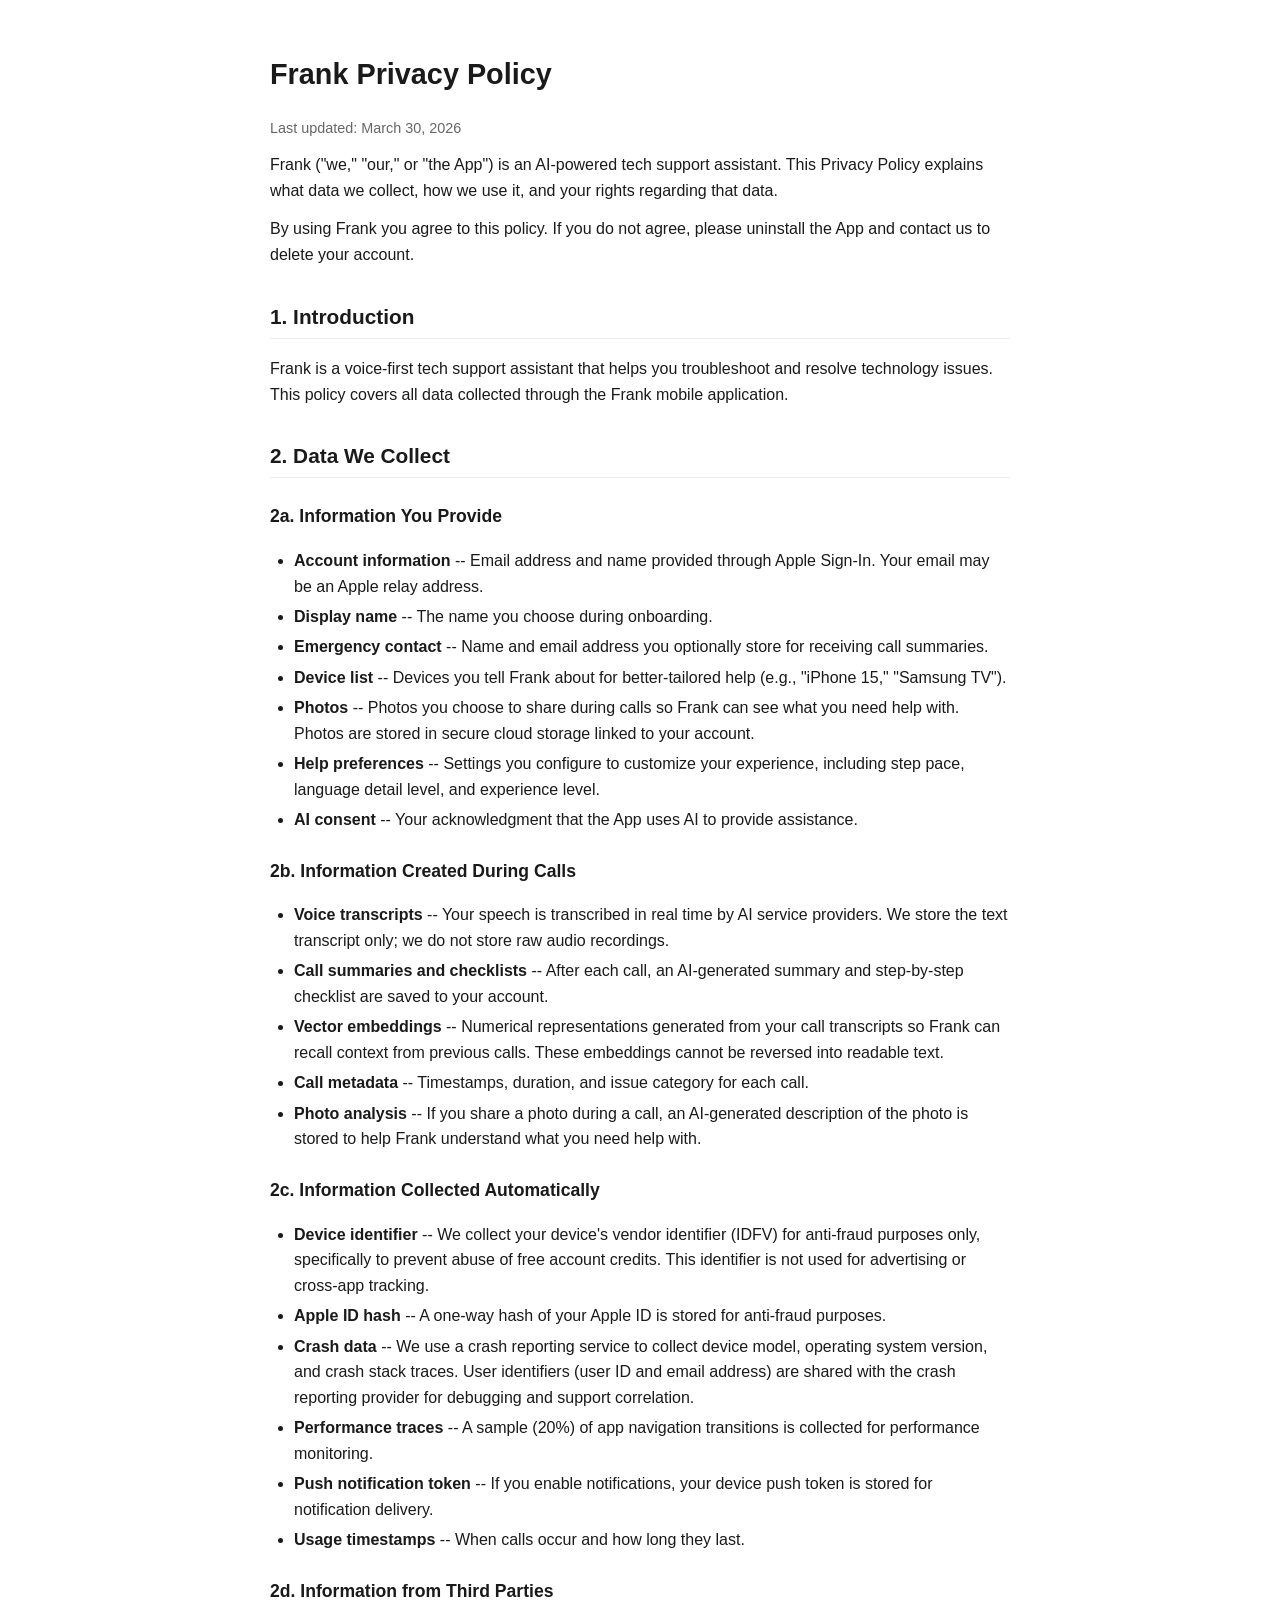
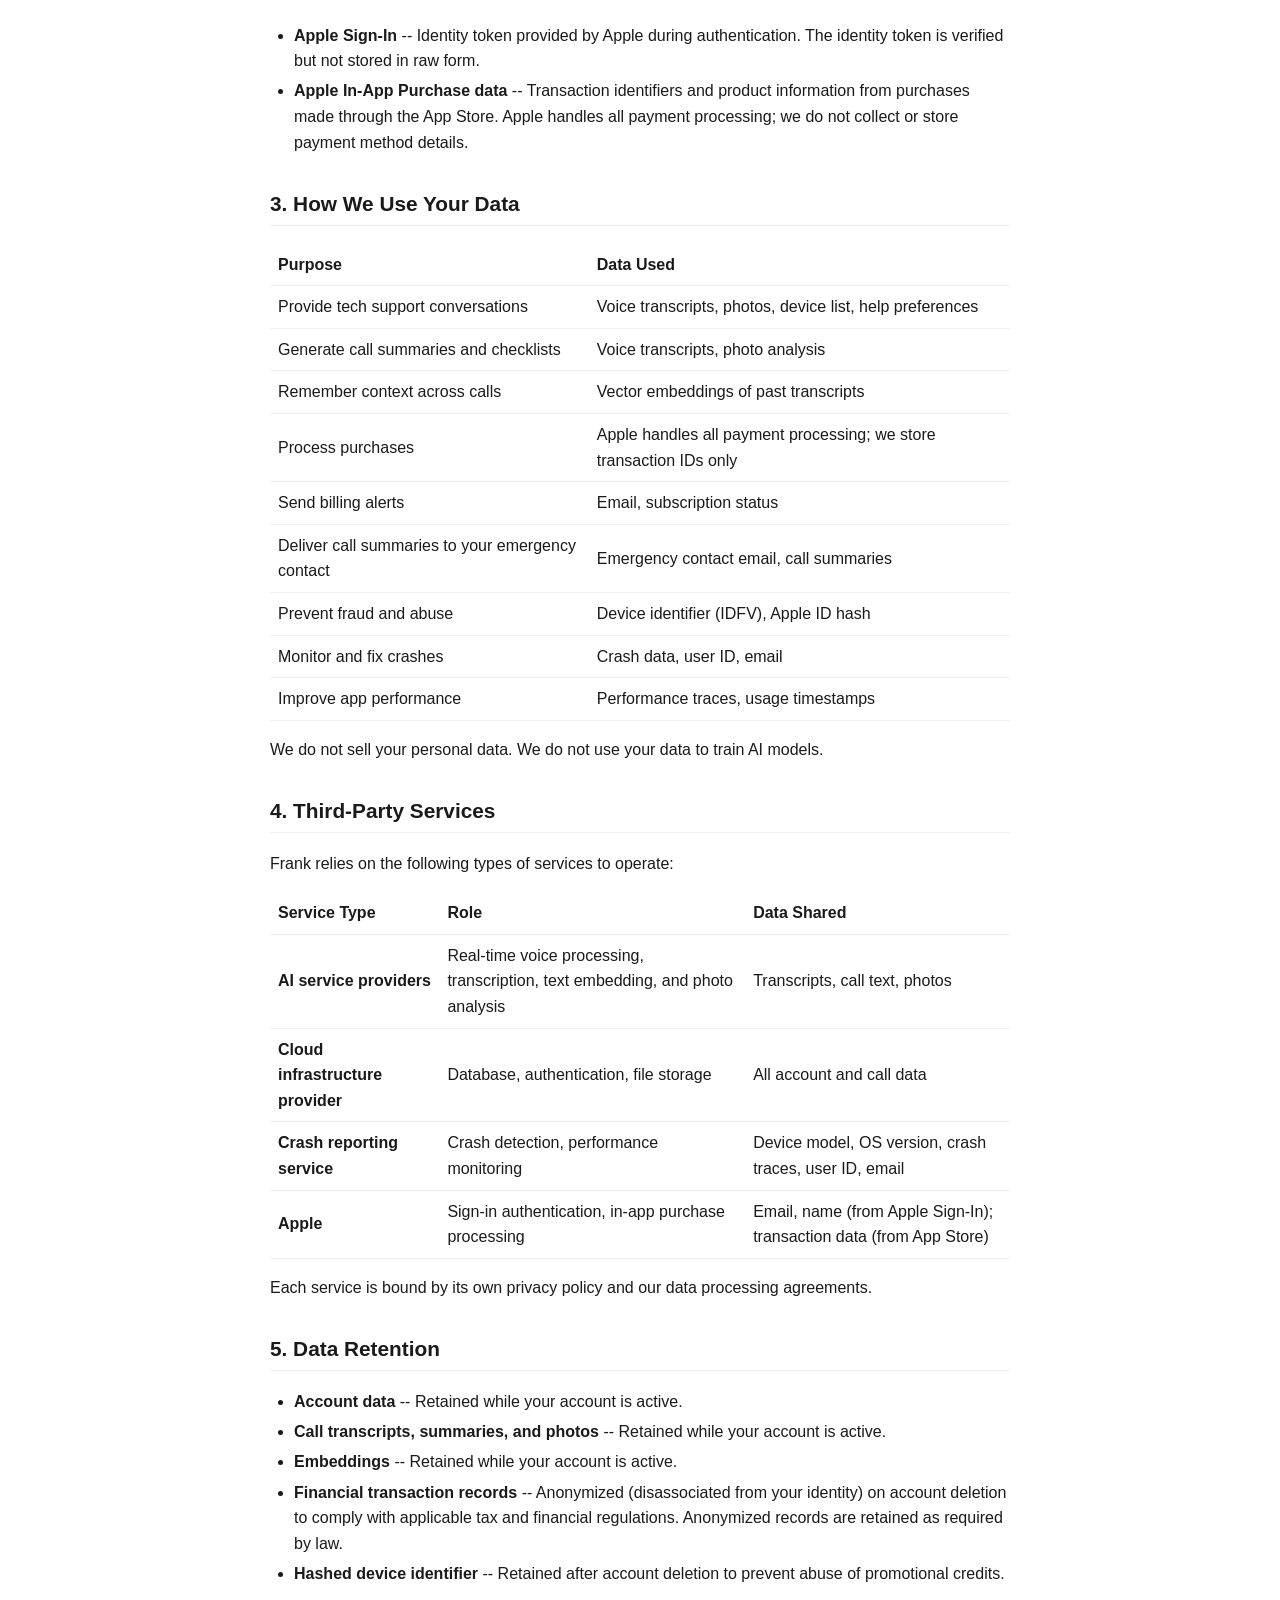
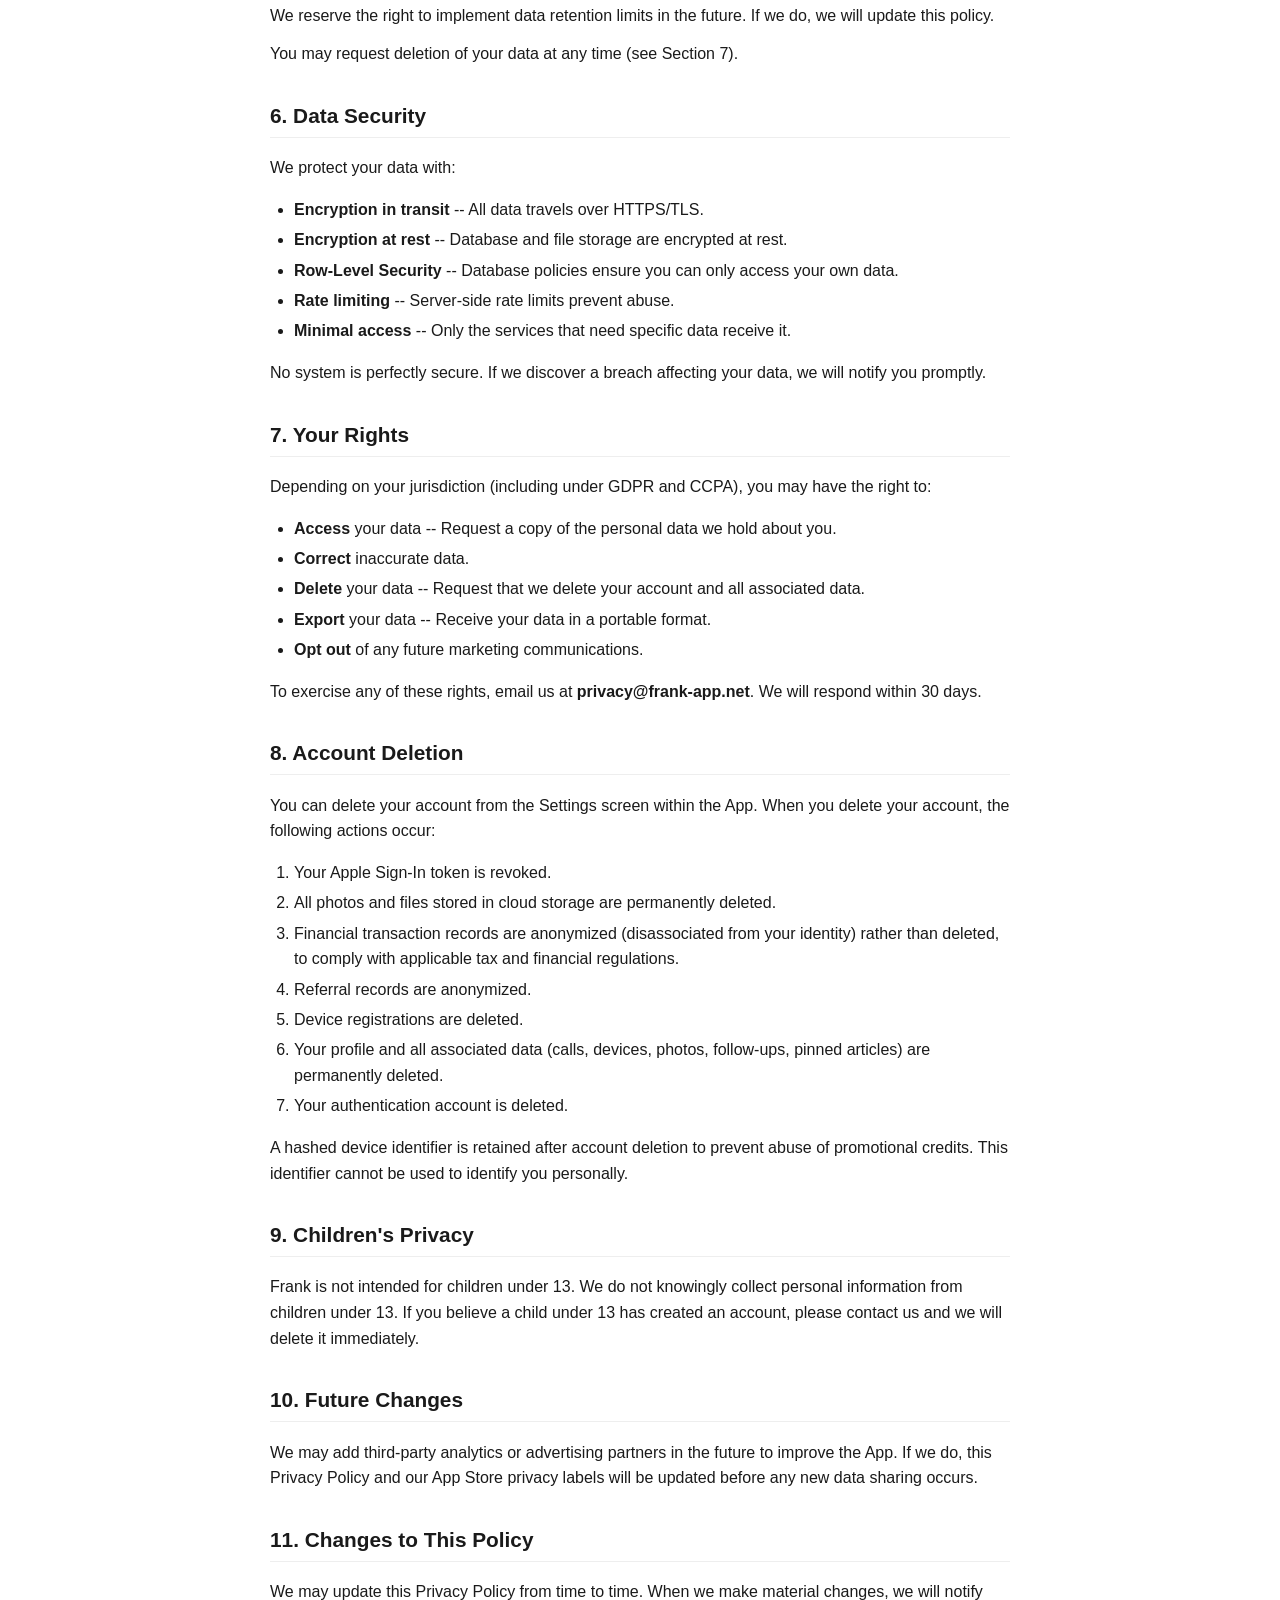
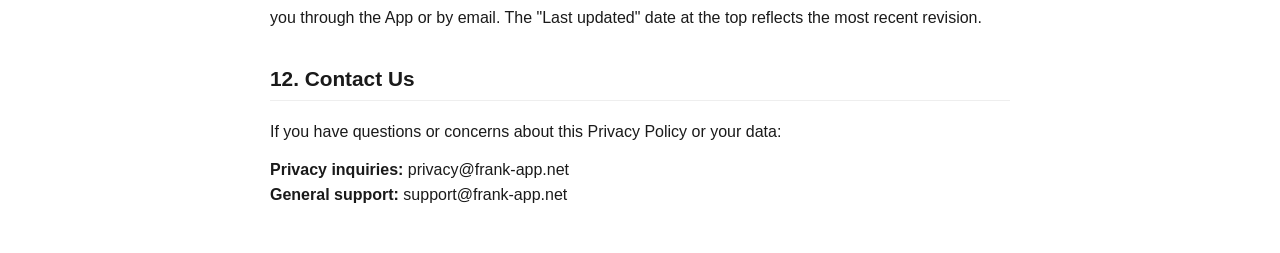
==== index.html @ 657f1e76 "Initial privacy policy page" ====
<!DOCTYPE html>
<html lang="en">
<head>
  <meta charset="UTF-8">
  <meta name="viewport" content="width=device-width, initial-scale=1.0">
  <title>Frank - Privacy Policy</title>
  <style>
    body {
      font-family: -apple-system, BlinkMacSystemFont, 'Segoe UI', Roboto, sans-serif;
      line-height: 1.6;
      max-width: 740px;
      margin: 0 auto;
      padding: 2rem 1rem;
      color: #1a1a1a;
      background: #fff;
    }
    h1 { font-size: 1.8rem; }
    h2 { font-size: 1.3rem; margin-top: 2rem; border-bottom: 1px solid #eee; padding-bottom: 0.3rem; }
    h3 { font-size: 1.1rem; margin-top: 1.5rem; }
    table { width: 100%; border-collapse: collapse; margin: 1rem 0; }
    th, td { text-align: left; padding: 0.5rem; border-bottom: 1px solid #eee; }
    th { font-weight: 600; }
    .updated { color: #666; font-size: 0.9rem; }
    ul, ol { padding-left: 1.5rem; }
    li { margin-bottom: 0.3rem; }
    p { margin: 0.8rem 0; }
    @media (max-width: 600px) {
      body { padding: 1rem 0.75rem; }
    }
  </style>
</head>
<body>
  <h1>Frank Privacy Policy</h1>
  <p class="updated">Last updated: March 30, 2026</p>

  <p>Frank ("we," "our," or "the App") is an AI-powered tech support assistant. This Privacy Policy explains what data we collect, how we use it, and your rights regarding that data.</p>

  <p>By using Frank you agree to this policy. If you do not agree, please uninstall the App and contact us to delete your account.</p>

  <h2>1. Introduction</h2>

  <p>Frank is a voice-first tech support assistant that helps you troubleshoot and resolve technology issues. This policy covers all data collected through the Frank mobile application.</p>

  <h2>2. Data We Collect</h2>

  <h3>2a. Information You Provide</h3>

  <ul>
    <li><strong>Account information</strong> -- Email address and name provided through Apple Sign-In. Your email may be an Apple relay address.</li>
    <li><strong>Display name</strong> -- The name you choose during onboarding.</li>
    <li><strong>Emergency contact</strong> -- Name and email address you optionally store for receiving call summaries.</li>
    <li><strong>Device list</strong> -- Devices you tell Frank about for better-tailored help (e.g., "iPhone 15," "Samsung TV").</li>
    <li><strong>Photos</strong> -- Photos you choose to share during calls so Frank can see what you need help with. Photos are stored in secure cloud storage linked to your account.</li>
    <li><strong>Help preferences</strong> -- Settings you configure to customize your experience, including step pace, language detail level, and experience level.</li>
    <li><strong>AI consent</strong> -- Your acknowledgment that the App uses AI to provide assistance.</li>
  </ul>

  <h3>2b. Information Created During Calls</h3>

  <ul>
    <li><strong>Voice transcripts</strong> -- Your speech is transcribed in real time by AI service providers. We store the text transcript only; we do not store raw audio recordings.</li>
    <li><strong>Call summaries and checklists</strong> -- After each call, an AI-generated summary and step-by-step checklist are saved to your account.</li>
    <li><strong>Vector embeddings</strong> -- Numerical representations generated from your call transcripts so Frank can recall context from previous calls. These embeddings cannot be reversed into readable text.</li>
    <li><strong>Call metadata</strong> -- Timestamps, duration, and issue category for each call.</li>
    <li><strong>Photo analysis</strong> -- If you share a photo during a call, an AI-generated description of the photo is stored to help Frank understand what you need help with.</li>
  </ul>

  <h3>2c. Information Collected Automatically</h3>

  <ul>
    <li><strong>Device identifier</strong> -- We collect your device's vendor identifier (IDFV) for anti-fraud purposes only, specifically to prevent abuse of free account credits. This identifier is not used for advertising or cross-app tracking.</li>
    <li><strong>Apple ID hash</strong> -- A one-way hash of your Apple ID is stored for anti-fraud purposes.</li>
    <li><strong>Crash data</strong> -- We use a crash reporting service to collect device model, operating system version, and crash stack traces. User identifiers (user ID and email address) are shared with the crash reporting provider for debugging and support correlation.</li>
    <li><strong>Performance traces</strong> -- A sample (20%) of app navigation transitions is collected for performance monitoring.</li>
    <li><strong>Push notification token</strong> -- If you enable notifications, your device push token is stored for notification delivery.</li>
    <li><strong>Usage timestamps</strong> -- When calls occur and how long they last.</li>
  </ul>

  <h3>2d. Information from Third Parties</h3>

  <ul>
    <li><strong>Apple Sign-In</strong> -- Identity token provided by Apple during authentication. The identity token is verified but not stored in raw form.</li>
    <li><strong>Apple In-App Purchase data</strong> -- Transaction identifiers and product information from purchases made through the App Store. Apple handles all payment processing; we do not collect or store payment method details.</li>
  </ul>

  <h2>3. How We Use Your Data</h2>

  <table>
    <thead>
      <tr>
        <th>Purpose</th>
        <th>Data Used</th>
      </tr>
    </thead>
    <tbody>
      <tr>
        <td>Provide tech support conversations</td>
        <td>Voice transcripts, photos, device list, help preferences</td>
      </tr>
      <tr>
        <td>Generate call summaries and checklists</td>
        <td>Voice transcripts, photo analysis</td>
      </tr>
      <tr>
        <td>Remember context across calls</td>
        <td>Vector embeddings of past transcripts</td>
      </tr>
      <tr>
        <td>Process purchases</td>
        <td>Apple handles all payment processing; we store transaction IDs only</td>
      </tr>
      <tr>
        <td>Send billing alerts</td>
        <td>Email, subscription status</td>
      </tr>
      <tr>
        <td>Deliver call summaries to your emergency contact</td>
        <td>Emergency contact email, call summaries</td>
      </tr>
      <tr>
        <td>Prevent fraud and abuse</td>
        <td>Device identifier (IDFV), Apple ID hash</td>
      </tr>
      <tr>
        <td>Monitor and fix crashes</td>
        <td>Crash data, user ID, email</td>
      </tr>
      <tr>
        <td>Improve app performance</td>
        <td>Performance traces, usage timestamps</td>
      </tr>
    </tbody>
  </table>

  <p>We do not sell your personal data. We do not use your data to train AI models.</p>

  <h2>4. Third-Party Services</h2>

  <p>Frank relies on the following types of services to operate:</p>

  <table>
    <thead>
      <tr>
        <th>Service Type</th>
        <th>Role</th>
        <th>Data Shared</th>
      </tr>
    </thead>
    <tbody>
      <tr>
        <td><strong>AI service providers</strong></td>
        <td>Real-time voice processing, transcription, text embedding, and photo analysis</td>
        <td>Transcripts, call text, photos</td>
      </tr>
      <tr>
        <td><strong>Cloud infrastructure provider</strong></td>
        <td>Database, authentication, file storage</td>
        <td>All account and call data</td>
      </tr>
      <tr>
        <td><strong>Crash reporting service</strong></td>
        <td>Crash detection, performance monitoring</td>
        <td>Device model, OS version, crash traces, user ID, email</td>
      </tr>
      <tr>
        <td><strong>Apple</strong></td>
        <td>Sign-in authentication, in-app purchase processing</td>
        <td>Email, name (from Apple Sign-In); transaction data (from App Store)</td>
      </tr>
    </tbody>
  </table>

  <p>Each service is bound by its own privacy policy and our data processing agreements.</p>

  <h2>5. Data Retention</h2>

  <ul>
    <li><strong>Account data</strong> -- Retained while your account is active.</li>
    <li><strong>Call transcripts, summaries, and photos</strong> -- Retained while your account is active.</li>
    <li><strong>Embeddings</strong> -- Retained while your account is active.</li>
    <li><strong>Financial transaction records</strong> -- Anonymized (disassociated from your identity) on account deletion to comply with applicable tax and financial regulations. Anonymized records are retained as required by law.</li>
    <li><strong>Hashed device identifier</strong> -- Retained after account deletion to prevent abuse of promotional credits.</li>
  </ul>

  <p>We reserve the right to implement data retention limits in the future. If we do, we will update this policy.</p>

  <p>You may request deletion of your data at any time (see Section 7).</p>

  <h2>6. Data Security</h2>

  <p>We protect your data with:</p>

  <ul>
    <li><strong>Encryption in transit</strong> -- All data travels over HTTPS/TLS.</li>
    <li><strong>Encryption at rest</strong> -- Database and file storage are encrypted at rest.</li>
    <li><strong>Row-Level Security</strong> -- Database policies ensure you can only access your own data.</li>
    <li><strong>Rate limiting</strong> -- Server-side rate limits prevent abuse.</li>
    <li><strong>Minimal access</strong> -- Only the services that need specific data receive it.</li>
  </ul>

  <p>No system is perfectly secure. If we discover a breach affecting your data, we will notify you promptly.</p>

  <h2>7. Your Rights</h2>

  <p>Depending on your jurisdiction (including under GDPR and CCPA), you may have the right to:</p>

  <ul>
    <li><strong>Access</strong> your data -- Request a copy of the personal data we hold about you.</li>
    <li><strong>Correct</strong> inaccurate data.</li>
    <li><strong>Delete</strong> your data -- Request that we delete your account and all associated data.</li>
    <li><strong>Export</strong> your data -- Receive your data in a portable format.</li>
    <li><strong>Opt out</strong> of any future marketing communications.</li>
  </ul>

  <p>To exercise any of these rights, email us at <strong>privacy@frank-app.net</strong>. We will respond within 30 days.</p>

  <h2>8. Account Deletion</h2>

  <p>You can delete your account from the Settings screen within the App. When you delete your account, the following actions occur:</p>

  <ol>
    <li>Your Apple Sign-In token is revoked.</li>
    <li>All photos and files stored in cloud storage are permanently deleted.</li>
    <li>Financial transaction records are anonymized (disassociated from your identity) rather than deleted, to comply with applicable tax and financial regulations.</li>
    <li>Referral records are anonymized.</li>
    <li>Device registrations are deleted.</li>
    <li>Your profile and all associated data (calls, devices, photos, follow-ups, pinned articles) are permanently deleted.</li>
    <li>Your authentication account is deleted.</li>
  </ol>

  <p>A hashed device identifier is retained after account deletion to prevent abuse of promotional credits. This identifier cannot be used to identify you personally.</p>

  <h2>9. Children's Privacy</h2>

  <p>Frank is not intended for children under 13. We do not knowingly collect personal information from children under 13. If you believe a child under 13 has created an account, please contact us and we will delete it immediately.</p>

  <h2>10. Future Changes</h2>

  <p>We may add third-party analytics or advertising partners in the future to improve the App. If we do, this Privacy Policy and our App Store privacy labels will be updated before any new data sharing occurs.</p>

  <h2>11. Changes to This Policy</h2>

  <p>We may update this Privacy Policy from time to time. When we make material changes, we will notify you through the App or by email. The "Last updated" date at the top reflects the most recent revision.</p>

  <h2>12. Contact Us</h2>

  <p>If you have questions or concerns about this Privacy Policy or your data:</p>

  <p><strong>Privacy inquiries:</strong> privacy@frank-app.net<br>
  <strong>General support:</strong> support@frank-app.net</p>
</body>
</html>
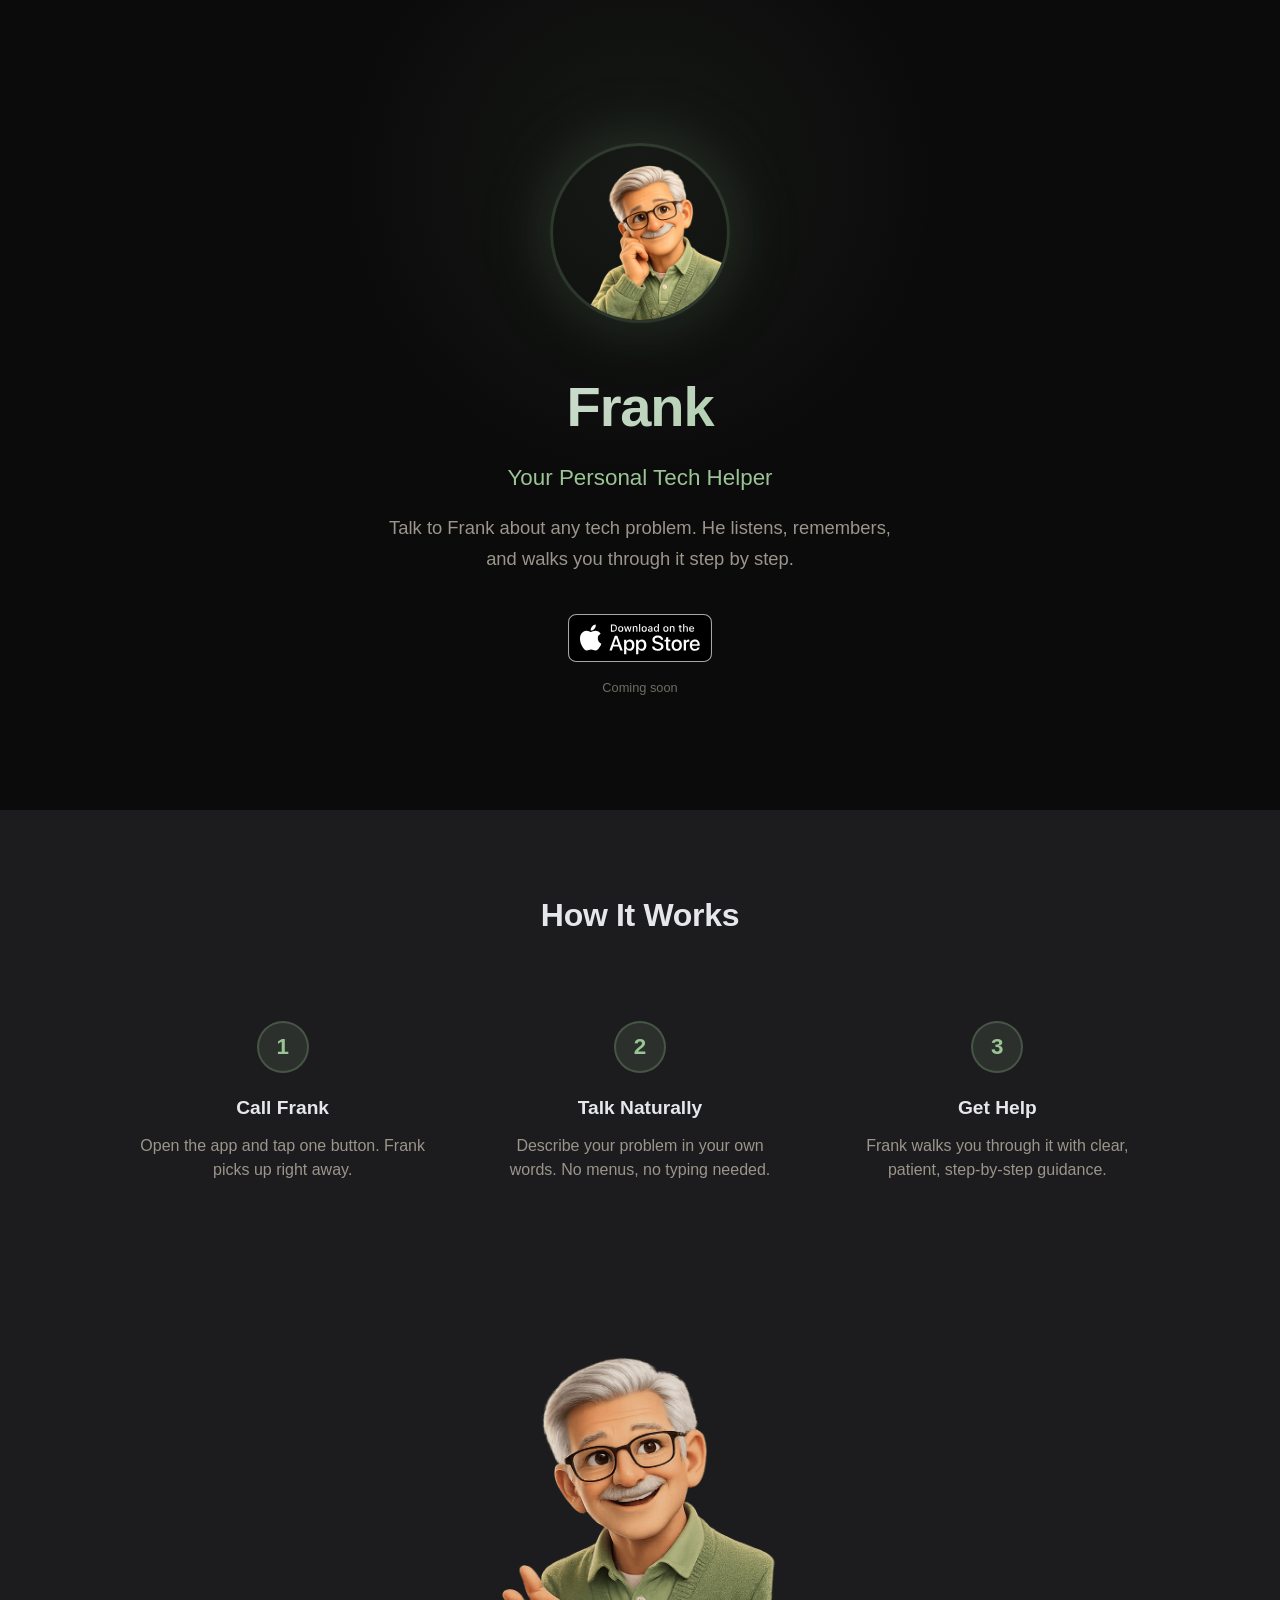
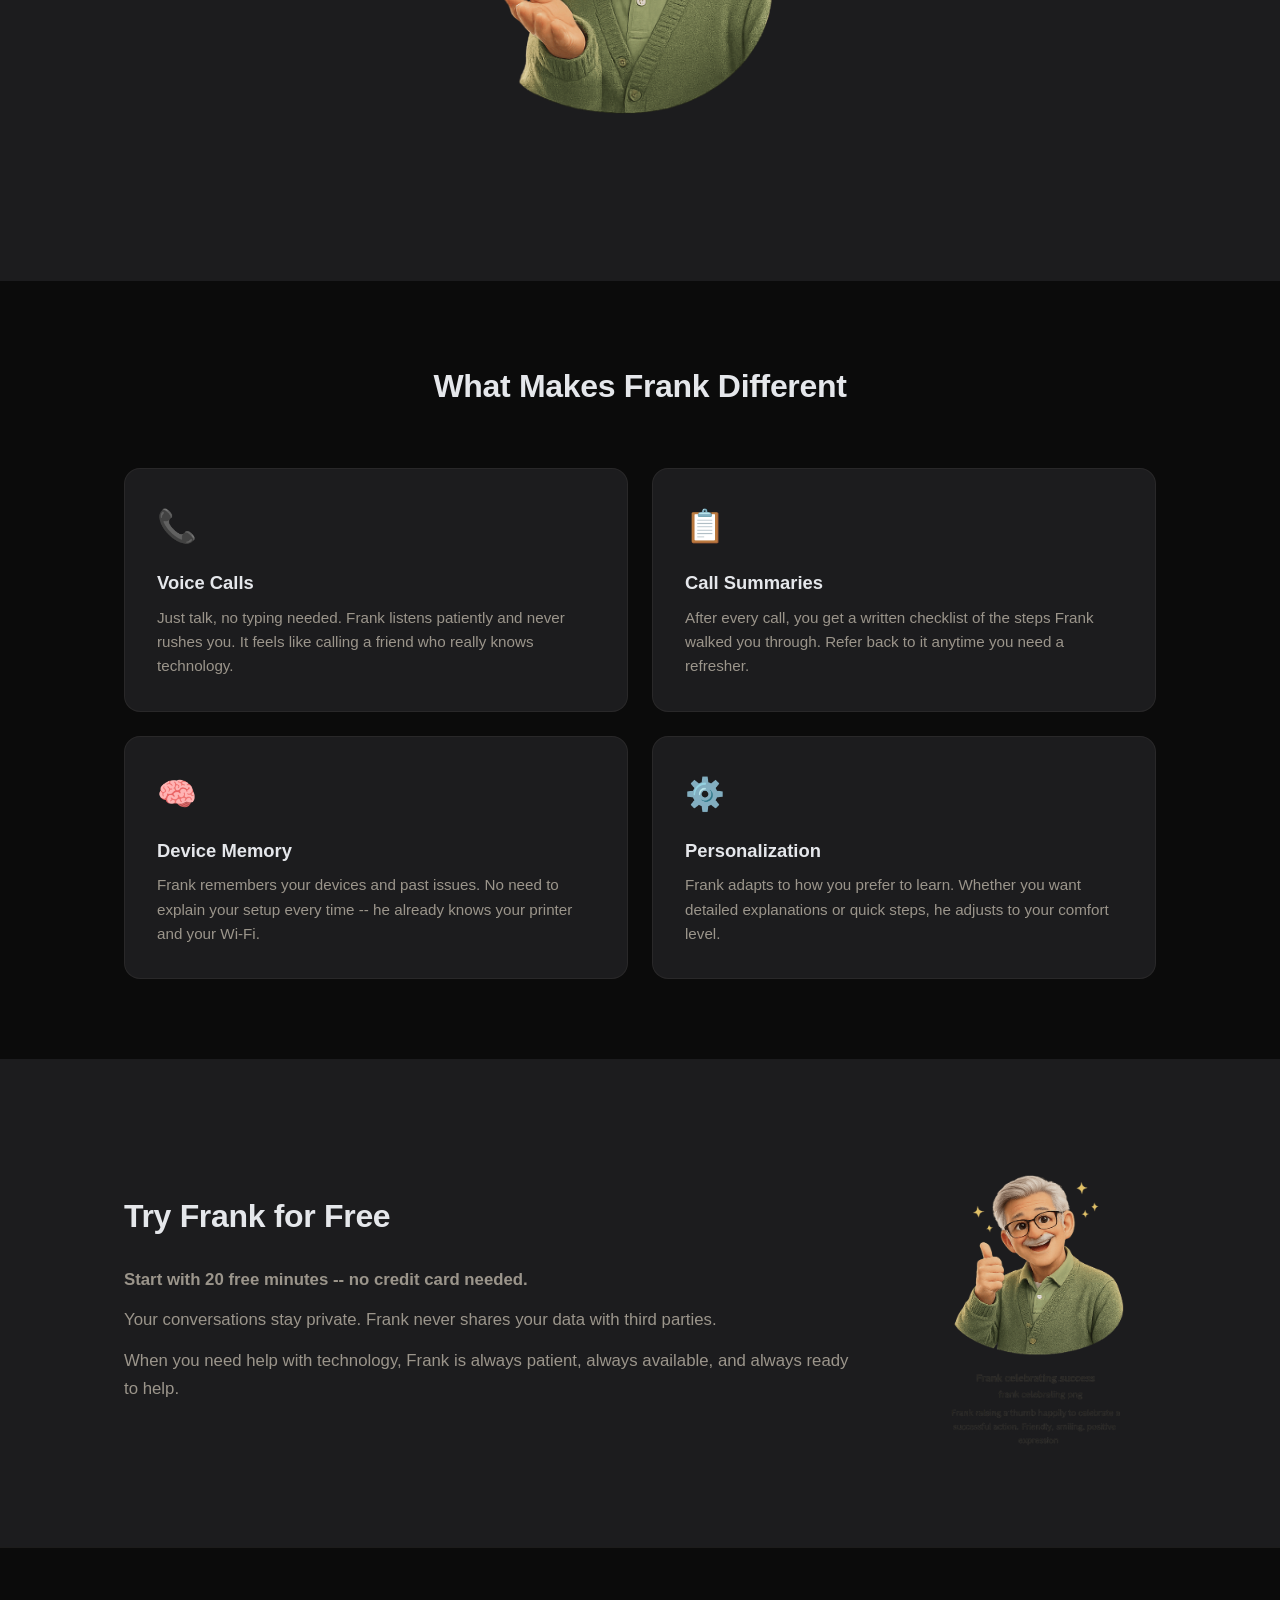
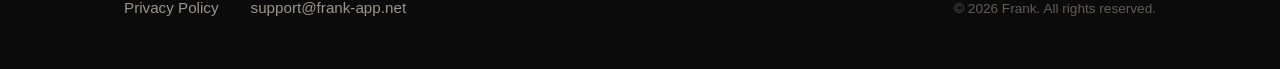
==== commit 84b91860: "feat: add premium landing page, restructure privacy policy to /privacy.html - Move privacy policy fr" ====
--- a/index.html
+++ b/index.html
@@ -3,250 +3,545 @@
 <head>
   <meta charset="UTF-8">
   <meta name="viewport" content="width=device-width, initial-scale=1.0">
-  <title>Frank - Privacy Policy</title>
+  <title>Frank - Your Personal Tech Helper</title>
+  <meta name="description" content="Frank is a friendly voice assistant that helps you with technology. Just call and talk -- he listens, remembers, and walks you through it.">
+
+  <!-- Open Graph -->
+  <meta property="og:title" content="Frank - Your Personal Tech Helper">
+  <meta property="og:description" content="Frank is a friendly voice assistant that helps you with technology. Just call and talk -- he listens, remembers, and walks you through it.">
+  <meta property="og:image" content="https://phatts3262.github.io/frank-privacy/assets/frank-avatar.png">
+  <meta property="og:url" content="https://phatts3262.github.io/frank-privacy/">
+  <meta property="og:type" content="website">
+
   <style>
+    :root {
+      --bg: #0B0B0B;
+      --surface: #1C1C1E;
+      --surface-hover: #2C2C2E;
+      --primary: #9AC494;
+      --secondary: #8DB4D4;
+      --text: #E5E7EB;
+      --muted: #9B958B;
+    }
+
+    * {
+      margin: 0;
+      padding: 0;
+      box-sizing: border-box;
+    }
+
+    html {
+      scroll-behavior: smooth;
+    }
+
     body {
-      font-family: -apple-system, BlinkMacSystemFont, 'Segoe UI', Roboto, sans-serif;
+      font-family: -apple-system, BlinkMacSystemFont, 'Segoe UI', Roboto, Helvetica, Arial, sans-serif;
+      background: var(--bg);
+      color: var(--text);
       line-height: 1.6;
-      max-width: 740px;
+      -webkit-font-smoothing: antialiased;
+      -moz-osx-font-smoothing: grayscale;
+    }
+
+    /* ── Layout ─────────────────────────────────────── */
+
+    .container {
+      max-width: 1080px;
       margin: 0 auto;
-      padding: 2rem 1rem;
-      color: #1a1a1a;
-      background: #fff;
-    }
-    h1 { font-size: 1.8rem; }
-    h2 { font-size: 1.3rem; margin-top: 2rem; border-bottom: 1px solid #eee; padding-bottom: 0.3rem; }
-    h3 { font-size: 1.1rem; margin-top: 1.5rem; }
-    table { width: 100%; border-collapse: collapse; margin: 1rem 0; }
-    th, td { text-align: left; padding: 0.5rem; border-bottom: 1px solid #eee; }
-    th { font-weight: 600; }
-    .updated { color: #666; font-size: 0.9rem; }
-    ul, ol { padding-left: 1.5rem; }
-    li { margin-bottom: 0.3rem; }
-    p { margin: 0.8rem 0; }
-    @media (max-width: 600px) {
-      body { padding: 1rem 0.75rem; }
+      padding: 0 1.5rem;
+    }
+
+    section {
+      padding: 5rem 0;
+    }
+
+    /* ── Hero ───────────────────────────────────────── */
+
+    .hero {
+      min-height: 90vh;
+      display: flex;
+      align-items: center;
+      justify-content: center;
+      text-align: center;
+      padding: 6rem 0 4rem;
+      position: relative;
+      overflow: hidden;
+    }
+
+    .hero::before {
+      content: '';
+      position: absolute;
+      top: -120px;
+      left: 50%;
+      transform: translateX(-50%);
+      width: 600px;
+      height: 600px;
+      background: radial-gradient(circle, rgba(154, 196, 148, 0.08) 0%, transparent 70%);
+      pointer-events: none;
+    }
+
+    .hero-content {
+      position: relative;
+      z-index: 1;
+    }
+
+    .hero-avatar {
+      width: 180px;
+      height: 180px;
+      border-radius: 50%;
+      object-fit: cover;
+      margin-bottom: 2rem;
+      box-shadow:
+        0 0 60px rgba(154, 196, 148, 0.15),
+        0 0 120px rgba(154, 196, 148, 0.05);
+      border: 3px solid rgba(154, 196, 148, 0.2);
+    }
+
+    .hero h1 {
+      font-size: 3.5rem;
+      font-weight: 700;
+      letter-spacing: -0.02em;
+      margin-bottom: 0.5rem;
+      background: linear-gradient(135deg, var(--text) 0%, var(--primary) 100%);
+      -webkit-background-clip: text;
+      -webkit-text-fill-color: transparent;
+      background-clip: text;
+    }
+
+    .hero .tagline {
+      font-size: 1.4rem;
+      color: var(--primary);
+      font-weight: 500;
+      margin-bottom: 1rem;
+    }
+
+    .hero .subtext {
+      font-size: 1.15rem;
+      color: var(--muted);
+      max-width: 520px;
+      margin: 0 auto 2.5rem;
+      line-height: 1.7;
+    }
+
+    .badge-wrapper {
+      display: inline-block;
+      position: relative;
+    }
+
+    .badge-wrapper a {
+      display: inline-block;
+      transition: opacity 0.2s ease, transform 0.2s ease;
+    }
+
+    .badge-wrapper a:hover {
+      opacity: 0.85;
+      transform: scale(1.03);
+    }
+
+    .badge-wrapper img {
+      height: 48px;
+    }
+
+    .badge-note {
+      display: block;
+      font-size: 0.8rem;
+      color: var(--muted);
+      margin-top: 0.5rem;
+      opacity: 0.7;
+    }
+
+    /* ── How It Works ──────────────────────────────── */
+
+    .how-it-works {
+      background: var(--surface);
+    }
+
+    .section-heading {
+      font-size: 2rem;
+      font-weight: 700;
+      text-align: center;
+      margin-bottom: 3.5rem;
+      letter-spacing: -0.01em;
+    }
+
+    .steps-grid {
+      display: grid;
+      grid-template-columns: repeat(3, 1fr);
+      gap: 2.5rem;
+      margin-bottom: 3rem;
+    }
+
+    .step {
+      text-align: center;
+      padding: 1.5rem 1rem;
+    }
+
+    .step-number {
+      display: inline-flex;
+      align-items: center;
+      justify-content: center;
+      width: 52px;
+      height: 52px;
+      border-radius: 50%;
+      background: rgba(154, 196, 148, 0.12);
+      color: var(--primary);
+      font-size: 1.4rem;
+      font-weight: 700;
+      margin-bottom: 1.25rem;
+      border: 2px solid rgba(154, 196, 148, 0.25);
+    }
+
+    .step h3 {
+      font-size: 1.2rem;
+      font-weight: 600;
+      margin-bottom: 0.6rem;
+    }
+
+    .step p {
+      font-size: 1rem;
+      color: var(--muted);
+      line-height: 1.5;
+    }
+
+    .how-image-wrapper {
+      text-align: center;
+    }
+
+    .how-image {
+      max-width: 280px;
+      border-radius: 16px;
+      opacity: 0.9;
+    }
+
+    /* ── Features ──────────────────────────────────── */
+
+    .features-grid {
+      display: grid;
+      grid-template-columns: repeat(2, 1fr);
+      gap: 1.5rem;
+    }
+
+    .feature-card {
+      background: var(--surface);
+      border-radius: 16px;
+      padding: 2rem;
+      border: 1px solid rgba(155, 149, 139, 0.1);
+      transition: border-color 0.25s ease, transform 0.25s ease, box-shadow 0.25s ease;
+    }
+
+    .feature-card:hover {
+      border-color: rgba(154, 196, 148, 0.2);
+      transform: translateY(-2px);
+      box-shadow: 0 8px 32px rgba(0, 0, 0, 0.3);
+    }
+
+    .feature-icon {
+      font-size: 2rem;
+      margin-bottom: 1rem;
+      display: block;
+    }
+
+    .feature-card h3 {
+      font-size: 1.15rem;
+      font-weight: 600;
+      margin-bottom: 0.5rem;
+    }
+
+    .feature-card p {
+      font-size: 0.95rem;
+      color: var(--muted);
+      line-height: 1.6;
+    }
+
+    /* ── Trust ─────────────────────────────────────── */
+
+    .trust {
+      background: var(--surface);
+    }
+
+    .trust-content {
+      display: flex;
+      align-items: center;
+      gap: 4rem;
+    }
+
+    .trust-text {
+      flex: 1;
+    }
+
+    .trust-text h2 {
+      font-size: 2rem;
+      font-weight: 700;
+      margin-bottom: 1.5rem;
+      letter-spacing: -0.01em;
+    }
+
+    .trust-highlight {
+      font-size: 1.2rem;
+      color: var(--primary);
+      font-weight: 600;
+      margin-bottom: 1rem;
+      line-height: 1.5;
+    }
+
+    .trust-text p {
+      font-size: 1.05rem;
+      color: var(--muted);
+      line-height: 1.7;
+      margin-bottom: 0.75rem;
+    }
+
+    .trust-image {
+      flex-shrink: 0;
+    }
+
+    .trust-image img {
+      max-width: 240px;
+      border-radius: 16px;
+      opacity: 0.9;
+    }
+
+    /* ── Footer ────────────────────────────────────── */
+
+    footer {
+      padding: 3rem 0;
+      border-top: 1px solid rgba(155, 149, 139, 0.12);
+    }
+
+    .footer-content {
+      display: flex;
+      justify-content: space-between;
+      align-items: center;
+      flex-wrap: wrap;
+      gap: 1rem;
+    }
+
+    .footer-links {
+      display: flex;
+      gap: 2rem;
+      align-items: center;
+    }
+
+    .footer-links a {
+      color: var(--muted);
+      text-decoration: none;
+      font-size: 0.95rem;
+      transition: color 0.2s ease;
+    }
+
+    .footer-links a:hover {
+      color: var(--primary);
+    }
+
+    .footer-copy {
+      font-size: 0.85rem;
+      color: rgba(155, 149, 139, 0.6);
+    }
+
+    /* ── Responsive ────────────────────────────────── */
+
+    @media (max-width: 768px) {
+      .hero {
+        min-height: auto;
+        padding: 4rem 0 3rem;
+      }
+
+      .hero h1 {
+        font-size: 2.5rem;
+      }
+
+      .hero .tagline {
+        font-size: 1.2rem;
+      }
+
+      .hero .subtext {
+        font-size: 1.05rem;
+      }
+
+      .hero-avatar {
+        width: 140px;
+        height: 140px;
+      }
+
+      section {
+        padding: 3.5rem 0;
+      }
+
+      .section-heading {
+        font-size: 1.6rem;
+        margin-bottom: 2.5rem;
+      }
+
+      .steps-grid {
+        grid-template-columns: 1fr;
+        gap: 1.5rem;
+      }
+
+      .features-grid {
+        grid-template-columns: 1fr;
+      }
+
+      .trust-content {
+        flex-direction: column;
+        text-align: center;
+        gap: 2rem;
+      }
+
+      .trust-text h2 {
+        font-size: 1.6rem;
+      }
+
+      .footer-content {
+        flex-direction: column;
+        text-align: center;
+      }
+
+      .footer-links {
+        flex-direction: column;
+        gap: 0.75rem;
+      }
+    }
+
+    @media (max-width: 480px) {
+      .hero h1 {
+        font-size: 2rem;
+      }
+
+      .hero .subtext {
+        font-size: 1rem;
+      }
+
+      .container {
+        padding: 0 1rem;
+      }
+
+      .feature-card {
+        padding: 1.5rem;
+      }
     }
   </style>
 </head>
 <body>
-  <h1>Frank Privacy Policy</h1>
-  <p class="updated">Last updated: March 30, 2026</p>
-
-  <p>Frank ("we," "our," or "the App") is an AI-powered tech support assistant. This Privacy Policy explains what data we collect, how we use it, and your rights regarding that data.</p>
-
-  <p>By using Frank you agree to this policy. If you do not agree, please uninstall the App and contact us to delete your account.</p>
-
-  <h2>1. Introduction</h2>
-
-  <p>Frank is a voice-first tech support assistant that helps you troubleshoot and resolve technology issues. This policy covers all data collected through the Frank mobile application.</p>
-
-  <h2>2. Data We Collect</h2>
-
-  <h3>2a. Information You Provide</h3>
-
-  <ul>
-    <li><strong>Account information</strong> -- Email address and name provided through Apple Sign-In. Your email may be an Apple relay address.</li>
-    <li><strong>Display name</strong> -- The name you choose during onboarding.</li>
-    <li><strong>Emergency contact</strong> -- Name and email address you optionally store for receiving call summaries.</li>
-    <li><strong>Device list</strong> -- Devices you tell Frank about for better-tailored help (e.g., "iPhone 15," "Samsung TV").</li>
-    <li><strong>Photos</strong> -- Photos you choose to share during calls so Frank can see what you need help with. Photos are stored in secure cloud storage linked to your account.</li>
-    <li><strong>Help preferences</strong> -- Settings you configure to customize your experience, including step pace, language detail level, and experience level.</li>
-    <li><strong>AI consent</strong> -- Your acknowledgment that the App uses AI to provide assistance.</li>
-  </ul>
-
-  <h3>2b. Information Created During Calls</h3>
-
-  <ul>
-    <li><strong>Voice transcripts</strong> -- Your speech is transcribed in real time by AI service providers. We store the text transcript only; we do not store raw audio recordings.</li>
-    <li><strong>Call summaries and checklists</strong> -- After each call, an AI-generated summary and step-by-step checklist are saved to your account.</li>
-    <li><strong>Vector embeddings</strong> -- Numerical representations generated from your call transcripts so Frank can recall context from previous calls. These embeddings cannot be reversed into readable text.</li>
-    <li><strong>Call metadata</strong> -- Timestamps, duration, and issue category for each call.</li>
-    <li><strong>Photo analysis</strong> -- If you share a photo during a call, an AI-generated description of the photo is stored to help Frank understand what you need help with.</li>
-  </ul>
-
-  <h3>2c. Information Collected Automatically</h3>
-
-  <ul>
-    <li><strong>Device identifier</strong> -- We collect your device's vendor identifier (IDFV) for anti-fraud purposes only, specifically to prevent abuse of free account credits. This identifier is not used for advertising or cross-app tracking.</li>
-    <li><strong>Apple ID hash</strong> -- A one-way hash of your Apple ID is stored for anti-fraud purposes.</li>
-    <li><strong>Crash data</strong> -- We use a crash reporting service to collect device model, operating system version, and crash stack traces. User identifiers (user ID and email address) are shared with the crash reporting provider for debugging and support correlation.</li>
-    <li><strong>Performance traces</strong> -- A sample (20%) of app navigation transitions is collected for performance monitoring.</li>
-    <li><strong>Push notification token</strong> -- If you enable notifications, your device push token is stored for notification delivery.</li>
-    <li><strong>Usage timestamps</strong> -- When calls occur and how long they last.</li>
-  </ul>
-
-  <h3>2d. Information from Third Parties</h3>
-
-  <ul>
-    <li><strong>Apple Sign-In</strong> -- Identity token provided by Apple during authentication. The identity token is verified but not stored in raw form.</li>
-    <li><strong>Apple In-App Purchase data</strong> -- Transaction identifiers and product information from purchases made through the App Store. Apple handles all payment processing; we do not collect or store payment method details.</li>
-  </ul>
-
-  <h2>3. How We Use Your Data</h2>
-
-  <table>
-    <thead>
-      <tr>
-        <th>Purpose</th>
-        <th>Data Used</th>
-      </tr>
-    </thead>
-    <tbody>
-      <tr>
-        <td>Provide tech support conversations</td>
-        <td>Voice transcripts, photos, device list, help preferences</td>
-      </tr>
-      <tr>
-        <td>Generate call summaries and checklists</td>
-        <td>Voice transcripts, photo analysis</td>
-      </tr>
-      <tr>
-        <td>Remember context across calls</td>
-        <td>Vector embeddings of past transcripts</td>
-      </tr>
-      <tr>
-        <td>Process purchases</td>
-        <td>Apple handles all payment processing; we store transaction IDs only</td>
-      </tr>
-      <tr>
-        <td>Send billing alerts</td>
-        <td>Email, subscription status</td>
-      </tr>
-      <tr>
-        <td>Deliver call summaries to your emergency contact</td>
-        <td>Emergency contact email, call summaries</td>
-      </tr>
-      <tr>
-        <td>Prevent fraud and abuse</td>
-        <td>Device identifier (IDFV), Apple ID hash</td>
-      </tr>
-      <tr>
-        <td>Monitor and fix crashes</td>
-        <td>Crash data, user ID, email</td>
-      </tr>
-      <tr>
-        <td>Improve app performance</td>
-        <td>Performance traces, usage timestamps</td>
-      </tr>
-    </tbody>
-  </table>
-
-  <p>We do not sell your personal data. We do not use your data to train AI models.</p>
-
-  <h2>4. Third-Party Services</h2>
-
-  <p>Frank relies on the following types of services to operate:</p>
-
-  <table>
-    <thead>
-      <tr>
-        <th>Service Type</th>
-        <th>Role</th>
-        <th>Data Shared</th>
-      </tr>
-    </thead>
-    <tbody>
-      <tr>
-        <td><strong>AI service providers</strong></td>
-        <td>Real-time voice processing, transcription, text embedding, and photo analysis</td>
-        <td>Transcripts, call text, photos</td>
-      </tr>
-      <tr>
-        <td><strong>Cloud infrastructure provider</strong></td>
-        <td>Database, authentication, file storage</td>
-        <td>All account and call data</td>
-      </tr>
-      <tr>
-        <td><strong>Crash reporting service</strong></td>
-        <td>Crash detection, performance monitoring</td>
-        <td>Device model, OS version, crash traces, user ID, email</td>
-      </tr>
-      <tr>
-        <td><strong>Apple</strong></td>
-        <td>Sign-in authentication, in-app purchase processing</td>
-        <td>Email, name (from Apple Sign-In); transaction data (from App Store)</td>
-      </tr>
-    </tbody>
-  </table>
-
-  <p>Each service is bound by its own privacy policy and our data processing agreements.</p>
-
-  <h2>5. Data Retention</h2>
-
-  <ul>
-    <li><strong>Account data</strong> -- Retained while your account is active.</li>
-    <li><strong>Call transcripts, summaries, and photos</strong> -- Retained while your account is active.</li>
-    <li><strong>Embeddings</strong> -- Retained while your account is active.</li>
-    <li><strong>Financial transaction records</strong> -- Anonymized (disassociated from your identity) on account deletion to comply with applicable tax and financial regulations. Anonymized records are retained as required by law.</li>
-    <li><strong>Hashed device identifier</strong> -- Retained after account deletion to prevent abuse of promotional credits.</li>
-  </ul>
-
-  <p>We reserve the right to implement data retention limits in the future. If we do, we will update this policy.</p>
-
-  <p>You may request deletion of your data at any time (see Section 7).</p>
-
-  <h2>6. Data Security</h2>
-
-  <p>We protect your data with:</p>
-
-  <ul>
-    <li><strong>Encryption in transit</strong> -- All data travels over HTTPS/TLS.</li>
-    <li><strong>Encryption at rest</strong> -- Database and file storage are encrypted at rest.</li>
-    <li><strong>Row-Level Security</strong> -- Database policies ensure you can only access your own data.</li>
-    <li><strong>Rate limiting</strong> -- Server-side rate limits prevent abuse.</li>
-    <li><strong>Minimal access</strong> -- Only the services that need specific data receive it.</li>
-  </ul>
-
-  <p>No system is perfectly secure. If we discover a breach affecting your data, we will notify you promptly.</p>
-
-  <h2>7. Your Rights</h2>
-
-  <p>Depending on your jurisdiction (including under GDPR and CCPA), you may have the right to:</p>
-
-  <ul>
-    <li><strong>Access</strong> your data -- Request a copy of the personal data we hold about you.</li>
-    <li><strong>Correct</strong> inaccurate data.</li>
-    <li><strong>Delete</strong> your data -- Request that we delete your account and all associated data.</li>
-    <li><strong>Export</strong> your data -- Receive your data in a portable format.</li>
-    <li><strong>Opt out</strong> of any future marketing communications.</li>
-  </ul>
-
-  <p>To exercise any of these rights, email us at <strong>privacy@frank-app.net</strong>. We will respond within 30 days.</p>
-
-  <h2>8. Account Deletion</h2>
-
-  <p>You can delete your account from the Settings screen within the App. When you delete your account, the following actions occur:</p>
-
-  <ol>
-    <li>Your Apple Sign-In token is revoked.</li>
-    <li>All photos and files stored in cloud storage are permanently deleted.</li>
-    <li>Financial transaction records are anonymized (disassociated from your identity) rather than deleted, to comply with applicable tax and financial regulations.</li>
-    <li>Referral records are anonymized.</li>
-    <li>Device registrations are deleted.</li>
-    <li>Your profile and all associated data (calls, devices, photos, follow-ups, pinned articles) are permanently deleted.</li>
-    <li>Your authentication account is deleted.</li>
-  </ol>
-
-  <p>A hashed device identifier is retained after account deletion to prevent abuse of promotional credits. This identifier cannot be used to identify you personally.</p>
-
-  <h2>9. Children's Privacy</h2>
-
-  <p>Frank is not intended for children under 13. We do not knowingly collect personal information from children under 13. If you believe a child under 13 has created an account, please contact us and we will delete it immediately.</p>
-
-  <h2>10. Future Changes</h2>
-
-  <p>We may add third-party analytics or advertising partners in the future to improve the App. If we do, this Privacy Policy and our App Store privacy labels will be updated before any new data sharing occurs.</p>
-
-  <h2>11. Changes to This Policy</h2>
-
-  <p>We may update this Privacy Policy from time to time. When we make material changes, we will notify you through the App or by email. The "Last updated" date at the top reflects the most recent revision.</p>
-
-  <h2>12. Contact Us</h2>
-
-  <p>If you have questions or concerns about this Privacy Policy or your data:</p>
-
-  <p><strong>Privacy inquiries:</strong> privacy@frank-app.net<br>
-  <strong>General support:</strong> support@frank-app.net</p>
+
+  <!-- ── Hero ──────────────────────────────────────── -->
+  <section class="hero">
+    <div class="container hero-content">
+      <img
+        src="assets/frank-avatar.png"
+        alt="Frank, your personal tech helper"
+        class="hero-avatar"
+        width="180"
+        height="180"
+      >
+      <h1>Frank</h1>
+      <p class="tagline">Your Personal Tech Helper</p>
+      <p class="subtext">
+        Talk to Frank about any tech problem. He listens, remembers, and walks you through it step by step.
+      </p>
+      <div class="badge-wrapper">
+        <a href="#" aria-label="Download Frank on the App Store">
+          <img
+            src="assets/badge-download-on-the-app-store.svg"
+            alt="Download on the App Store"
+          >
+        </a>
+        <span class="badge-note">Coming soon</span>
+      </div>
+    </div>
+  </section>
+
+  <!-- ── How It Works ──────────────────────────────── -->
+  <section class="how-it-works">
+    <div class="container">
+      <h2 class="section-heading">How It Works</h2>
+      <div class="steps-grid">
+        <div class="step">
+          <div class="step-number">1</div>
+          <h3>Call Frank</h3>
+          <p>Open the app and tap one button. Frank picks up right away.</p>
+        </div>
+        <div class="step">
+          <div class="step-number">2</div>
+          <h3>Talk Naturally</h3>
+          <p>Describe your problem in your own words. No menus, no typing needed.</p>
+        </div>
+        <div class="step">
+          <div class="step-number">3</div>
+          <h3>Get Help</h3>
+          <p>Frank walks you through it with clear, patient, step-by-step guidance.</p>
+        </div>
+      </div>
+      <div class="how-image-wrapper">
+        <img
+          src="assets/frank-explaining.png"
+          alt="Frank explaining a solution step by step"
+          class="how-image"
+          loading="lazy"
+        >
+      </div>
+    </div>
+  </section>
+
+  <!-- ── Features ──────────────────────────────────── -->
+  <section class="features">
+    <div class="container">
+      <h2 class="section-heading">What Makes Frank Different</h2>
+      <div class="features-grid">
+        <div class="feature-card">
+          <span class="feature-icon" aria-hidden="true">&#128222;</span>
+          <h3>Voice Calls</h3>
+          <p>Just talk, no typing needed. Frank listens patiently and never rushes you. It feels like calling a friend who really knows technology.</p>
+        </div>
+        <div class="feature-card">
+          <span class="feature-icon" aria-hidden="true">&#128203;</span>
+          <h3>Call Summaries</h3>
+          <p>After every call, you get a written checklist of the steps Frank walked you through. Refer back to it anytime you need a refresher.</p>
+        </div>
+        <div class="feature-card">
+          <span class="feature-icon" aria-hidden="true">&#129504;</span>
+          <h3>Device Memory</h3>
+          <p>Frank remembers your devices and past issues. No need to explain your setup every time -- he already knows your printer and your Wi-Fi.</p>
+        </div>
+        <div class="feature-card">
+          <span class="feature-icon" aria-hidden="true">&#9881;&#65039;</span>
+          <h3>Personalization</h3>
+          <p>Frank adapts to how you prefer to learn. Whether you want detailed explanations or quick steps, he adjusts to your comfort level.</p>
+        </div>
+      </div>
+    </div>
+  </section>
+
+  <!-- ── Trust ─────────────────────────────────────── -->
+  <section class="trust">
+    <div class="container">
+      <div class="trust-content">
+        <div class="trust-text">
+          <h2>Try Frank for Free</h2>
+          <p class="trust-highlight">Start with 20 free minutes -- no credit card needed.</p>
+          <p>Your conversations stay private. Frank never shares your data with third parties.</p>
+          <p>When you need help with technology, Frank is always patient, always available, and always ready to help.</p>
+        </div>
+        <div class="trust-image">
+          <img
+            src="assets/frank-celebrating.png"
+            alt="Frank celebrating after helping you solve a problem"
+            loading="lazy"
+          >
+        </div>
+      </div>
+    </div>
+  </section>
+
+  <!-- ── Footer ────────────────────────────────────── -->
+  <footer>
+    <div class="container footer-content">
+      <div class="footer-links">
+        <a href="privacy.html">Privacy Policy</a>
+        <a href="mailto:support@frank-app.net">support@frank-app.net</a>
+      </div>
+      <p class="footer-copy">&copy; 2026 Frank. All rights reserved.</p>
+    </div>
+  </footer>
+
 </body>
 </html>
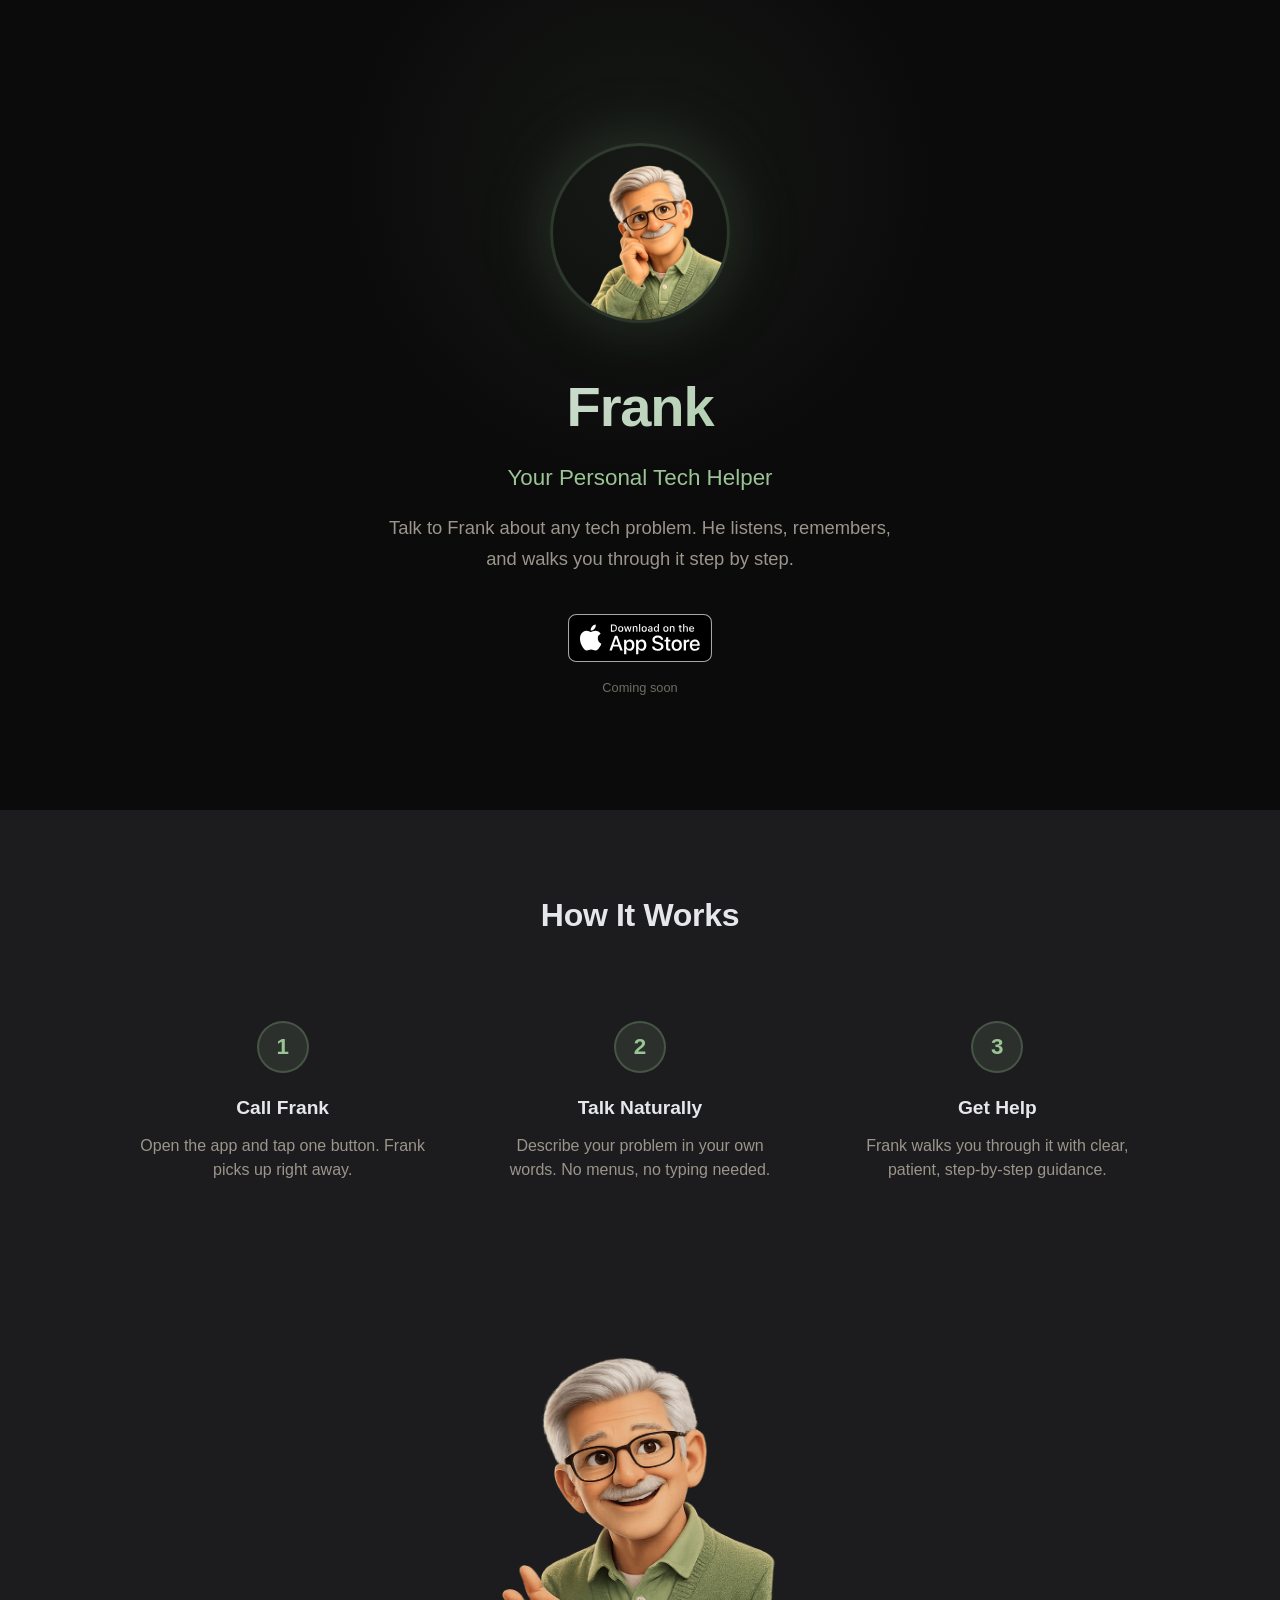
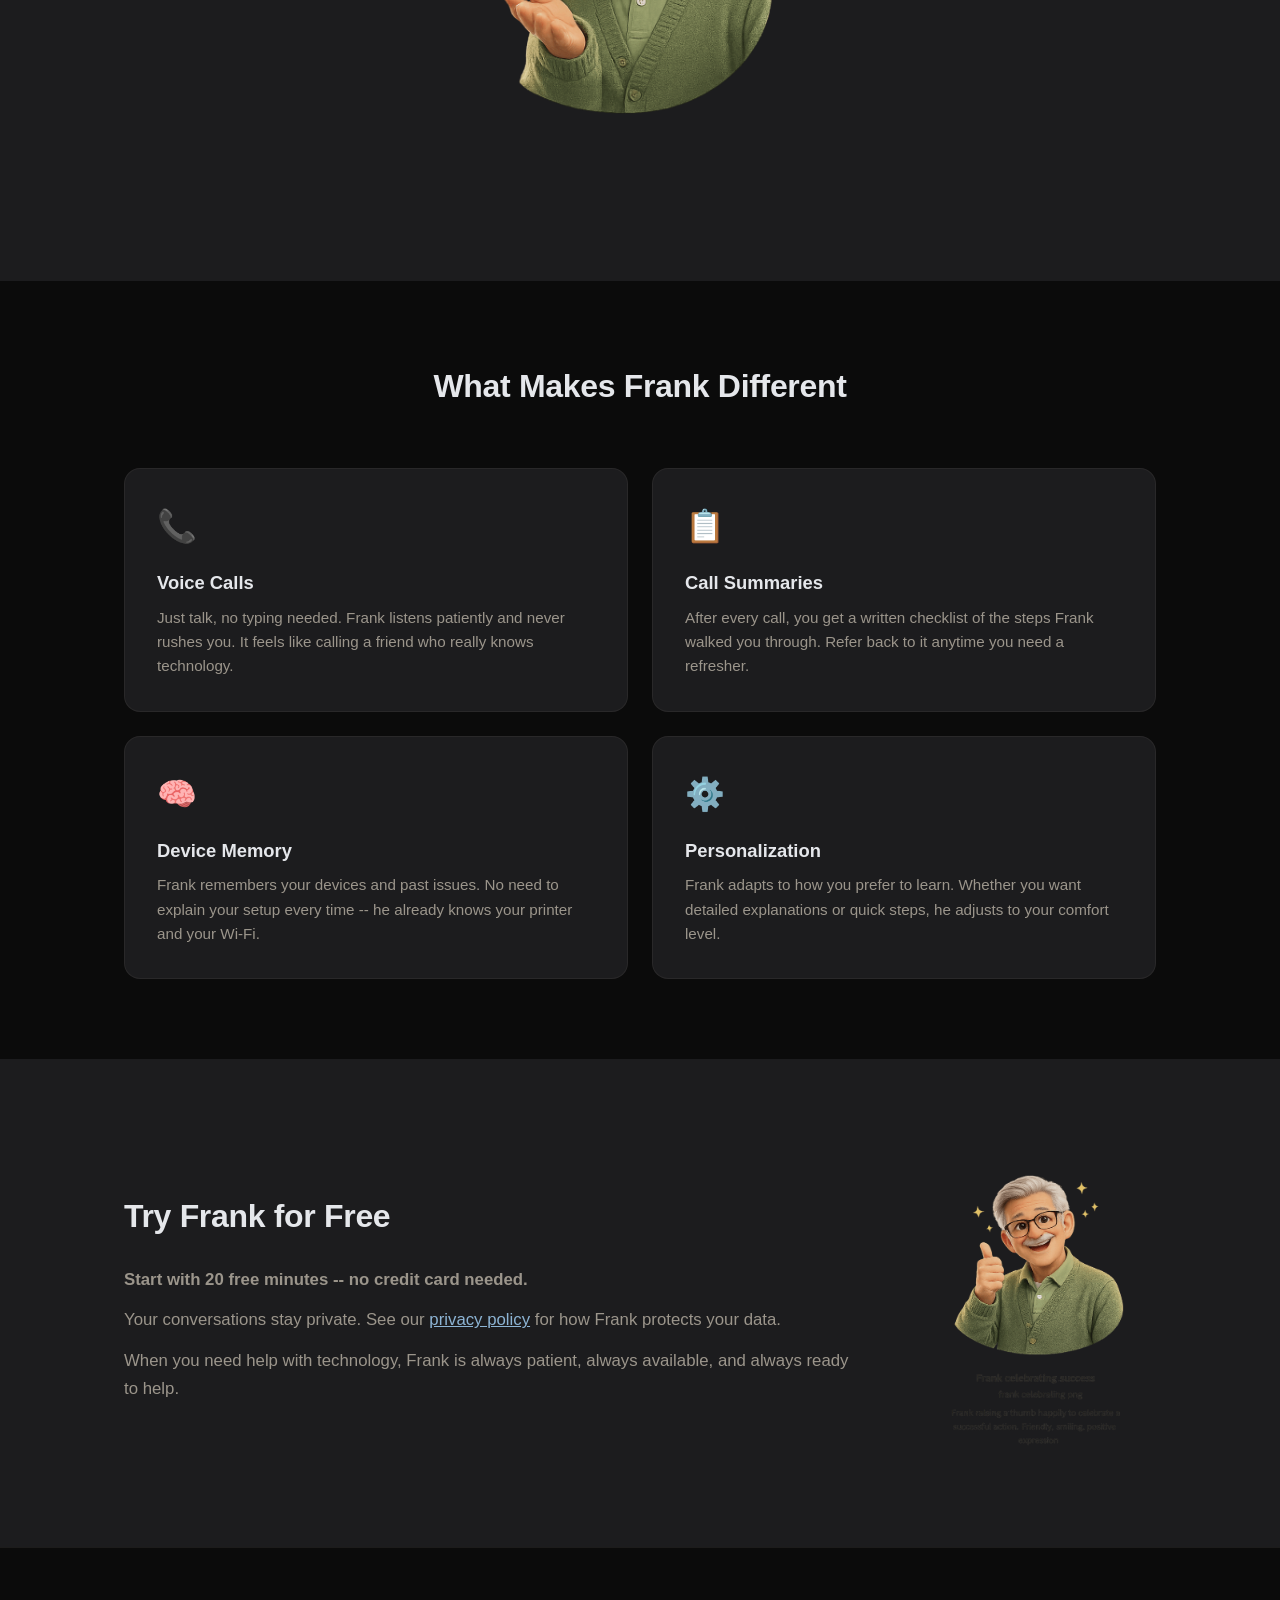
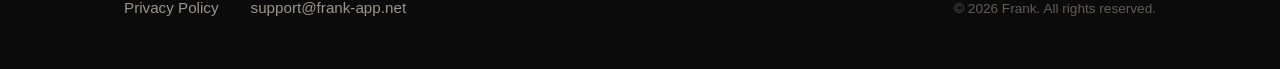
==== commit 5e0177a1: "fix: strip image metadata, soften privacy claim on landing page" ====
--- a/index.html
+++ b/index.html
@@ -518,7 +518,7 @@
         <div class="trust-text">
           <h2>Try Frank for Free</h2>
           <p class="trust-highlight">Start with 20 free minutes -- no credit card needed.</p>
-          <p>Your conversations stay private. Frank never shares your data with third parties.</p>
+          <p>Your conversations stay private. See our <a href="privacy.html" style="color: var(--secondary); text-decoration: underline;">privacy policy</a> for how Frank protects your data.</p>
           <p>When you need help with technology, Frank is always patient, always available, and always ready to help.</p>
         </div>
         <div class="trust-image">
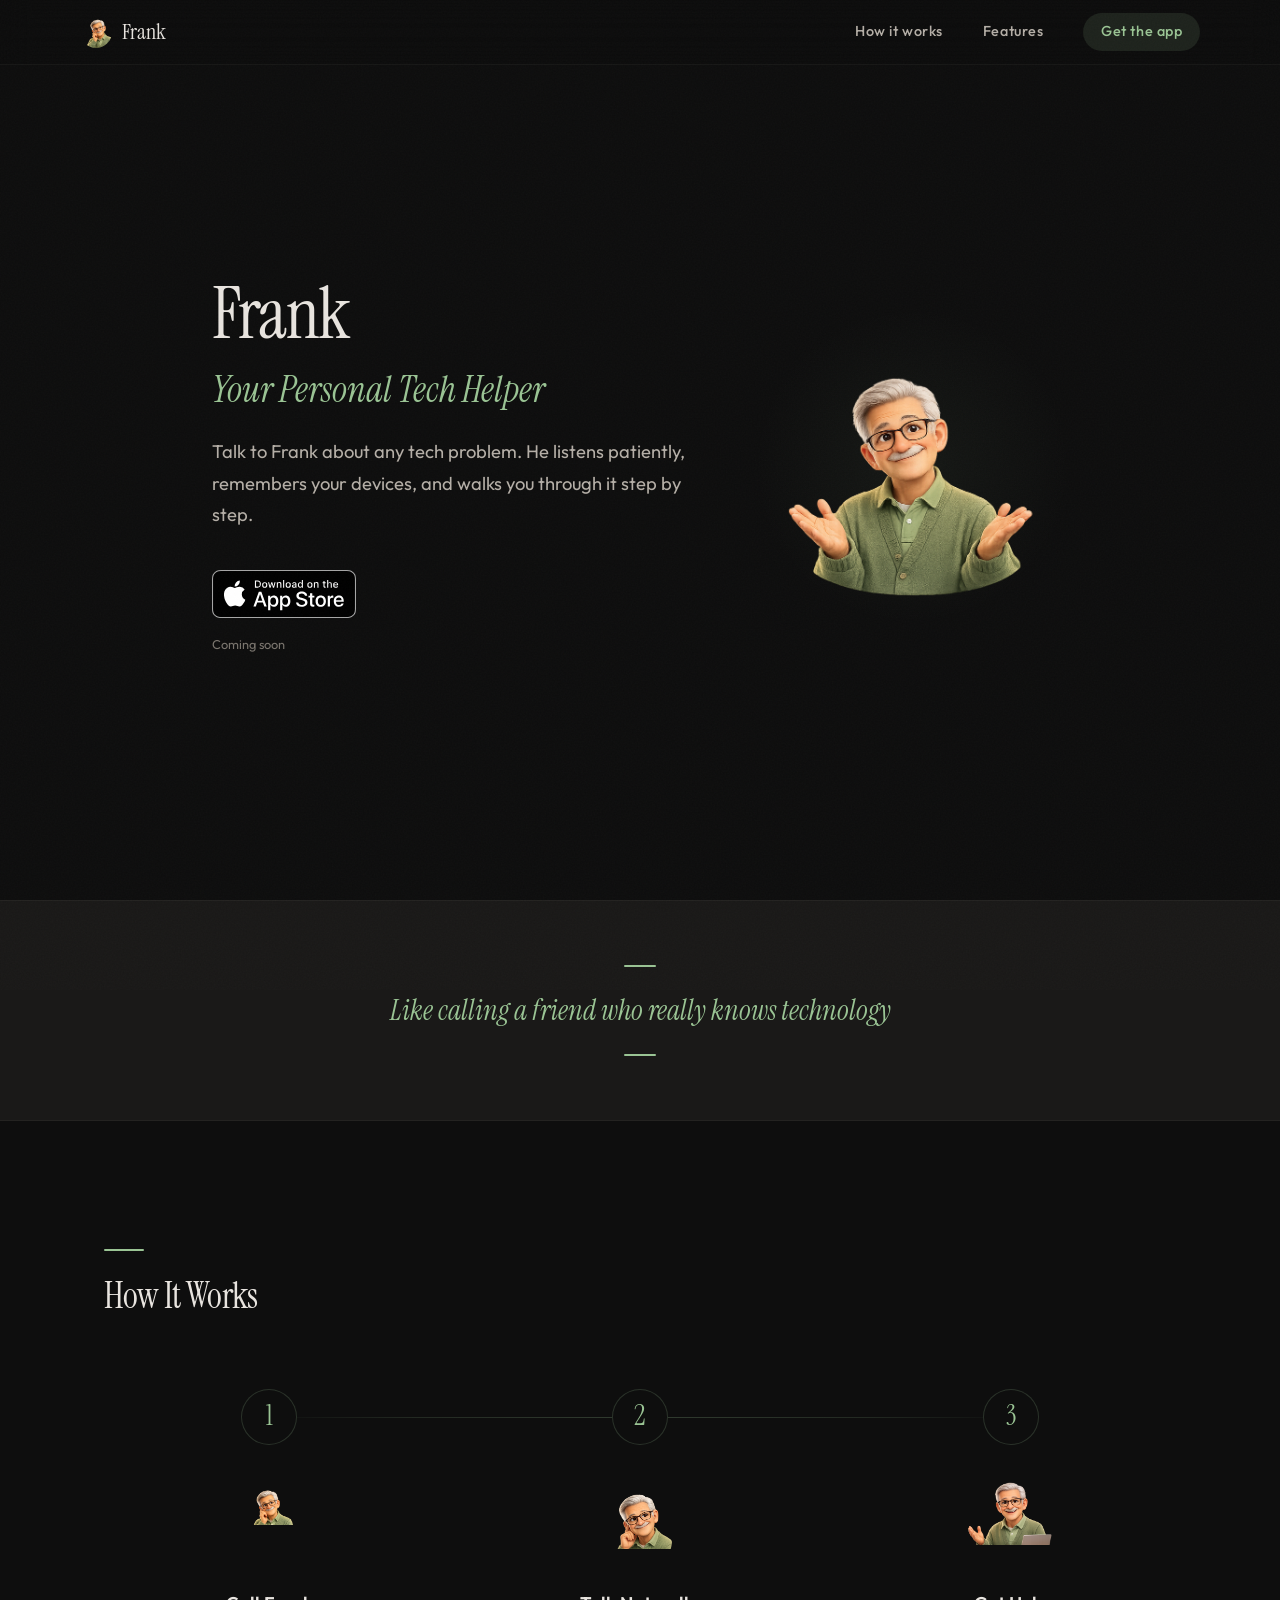
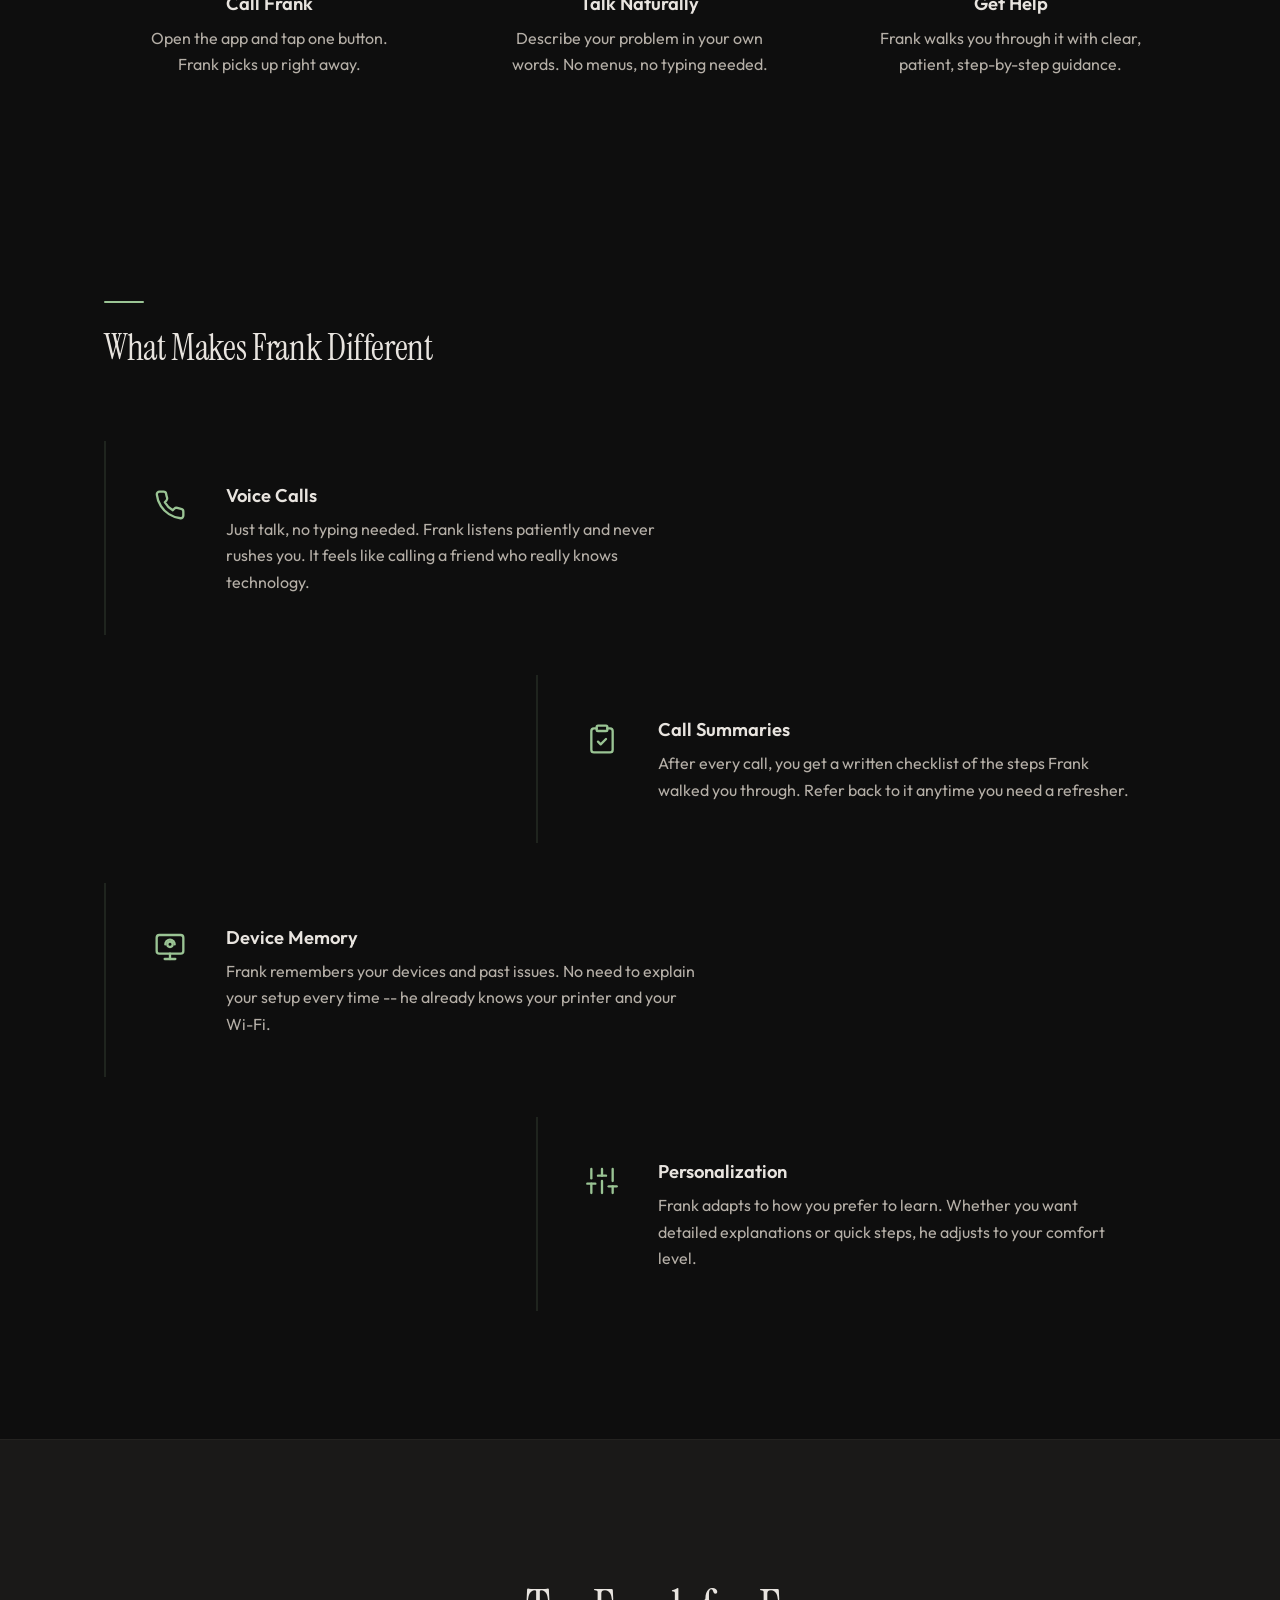
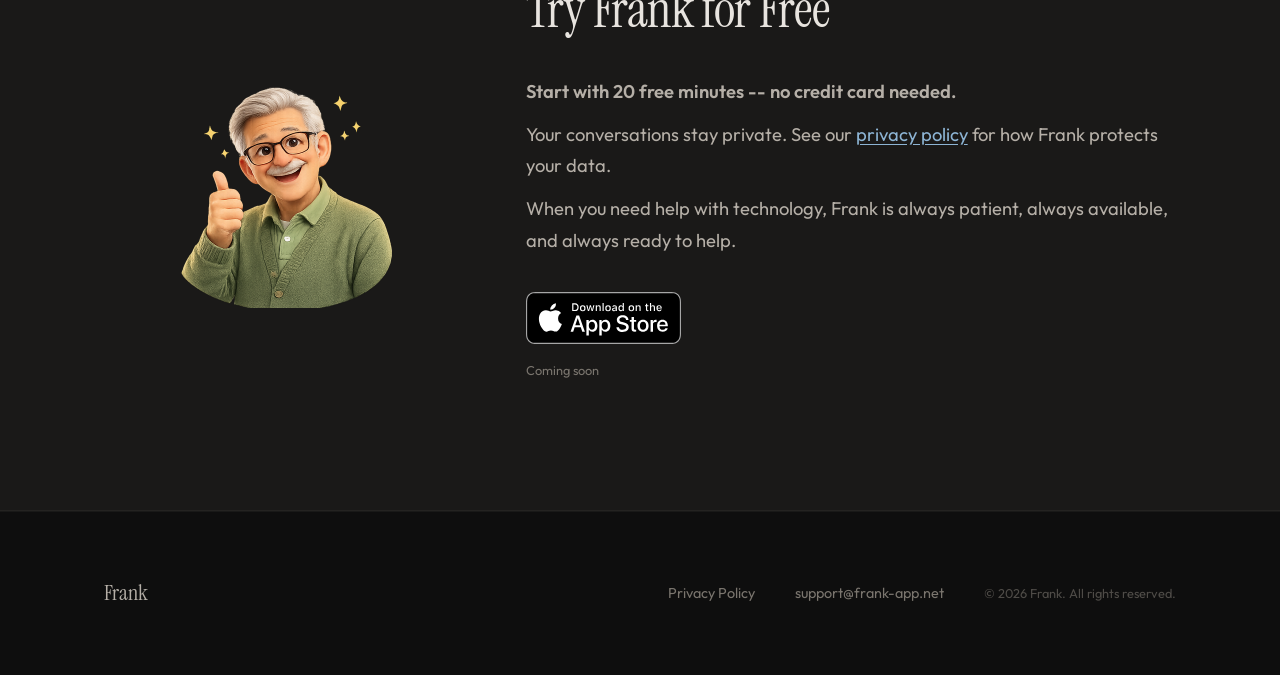
==== commit d9b1044d: "redesign: elevate landing page from template to crafted product page Major design overhaul to elimin" ====
--- a/index.html
+++ b/index.html
@@ -13,18 +13,58 @@
   <meta property="og:url" content="https://phatts3262.github.io/frank-privacy/">
   <meta property="og:type" content="website">
 
+  <!-- Fonts -->
+  <link rel="preconnect" href="https://fonts.googleapis.com">
+  <link rel="preconnect" href="https://fonts.gstatic.com" crossorigin>
+  <link href="https://fonts.googleapis.com/css2?family=Instrument+Serif:ital@0;1&family=Outfit:wght@300;400;500;600&display=swap" rel="stylesheet">
+
   <style>
+    /* ── Design Tokens ─────────────────────────────── */
     :root {
-      --bg: #0B0B0B;
-      --surface: #1C1C1E;
-      --surface-hover: #2C2C2E;
+      --bg: #0E0E0E;
+      --bg-warm: #121110;
+      --surface: #1A1918;
+      --surface-elevated: #242220;
       --primary: #9AC494;
+      --primary-dim: rgba(154, 196, 148, 0.12);
+      --primary-glow: rgba(154, 196, 148, 0.06);
       --secondary: #8DB4D4;
-      --text: #E5E7EB;
-      --muted: #9B958B;
-    }
-
-    * {
+      --text: #E8E4DF;
+      --text-secondary: #B5AFA7;
+      --muted: #7A756E;
+      --border: rgba(155, 149, 139, 0.08);
+      --border-hover: rgba(154, 196, 148, 0.2);
+
+      --font-heading: 'Instrument Serif', Georgia, serif;
+      --font-body: 'Outfit', -apple-system, BlinkMacSystemFont, sans-serif;
+
+      --text-xs: 0.8rem;
+      --text-sm: 0.9rem;
+      --text-base: 1rem;
+      --text-lg: 1.15rem;
+      --text-xl: 1.35rem;
+      --text-2xl: 1.75rem;
+      --text-3xl: 2.25rem;
+      --text-4xl: 3.25rem;
+      --text-5xl: 4.5rem;
+
+      --space-xs: 0.5rem;
+      --space-sm: 1rem;
+      --space-md: 1.5rem;
+      --space-lg: 2.5rem;
+      --space-xl: 4rem;
+      --space-2xl: 6rem;
+      --space-3xl: 8rem;
+
+      --max-width: 1120px;
+      --max-width-narrow: 680px;
+
+      --ease-out: cubic-bezier(0.16, 1, 0.3, 1);
+      --duration: 0.6s;
+    }
+
+    /* ── Reset & Base ──────────────────────────────── */
+    *, *::before, *::after {
       margin: 0;
       padding: 0;
       box-sizing: border-box;
@@ -32,516 +72,1015 @@
 
     html {
       scroll-behavior: smooth;
+      scroll-padding-top: 72px;
     }
 
     body {
-      font-family: -apple-system, BlinkMacSystemFont, 'Segoe UI', Roboto, Helvetica, Arial, sans-serif;
+      font-family: var(--font-body);
       background: var(--bg);
       color: var(--text);
       line-height: 1.6;
       -webkit-font-smoothing: antialiased;
       -moz-osx-font-smoothing: grayscale;
+      overflow-x: hidden;
+    }
+
+    /* Grain overlay */
+    body::after {
+      content: '';
+      position: fixed;
+      inset: 0;
+      pointer-events: none;
+      z-index: 9999;
+      opacity: 0.022;
+      filter: url(#grain);
+      width: 100%;
+      height: 100%;
+    }
+
+    img {
+      max-width: 100%;
+      height: auto;
+      display: block;
+    }
+
+    a {
+      color: inherit;
+      text-decoration: none;
     }
 
     /* ── Layout ─────────────────────────────────────── */
-
     .container {
-      max-width: 1080px;
+      max-width: var(--max-width);
       margin: 0 auto;
-      padding: 0 1.5rem;
-    }
-
-    section {
-      padding: 5rem 0;
+      padding: 0 var(--space-md);
+    }
+
+    /* ── Scroll Animations ─────────────────────────── */
+    [data-animate] {
+      opacity: 0;
+      transform: translateY(24px);
+      transition: opacity var(--duration) var(--ease-out),
+                  transform var(--duration) var(--ease-out);
+    }
+
+    [data-animate].is-visible {
+      opacity: 1;
+      transform: translateY(0);
+    }
+
+    [data-animate-delay="1"] { transition-delay: 0.1s; }
+    [data-animate-delay="2"] { transition-delay: 0.2s; }
+    [data-animate-delay="3"] { transition-delay: 0.3s; }
+    [data-animate-delay="4"] { transition-delay: 0.4s; }
+
+    @media (prefers-reduced-motion: reduce) {
+      [data-animate] {
+        transform: none;
+        transition: opacity 0.3s ease;
+      }
+      .hero-image-float {
+        animation: none !important;
+      }
+    }
+
+    /* ── Navigation ────────────────────────────────── */
+    .site-header {
+      position: fixed;
+      top: 0;
+      left: 0;
+      right: 0;
+      z-index: 100;
+      padding: 0 var(--space-md);
+      transition: background 0.4s ease, border-color 0.4s ease, backdrop-filter 0.4s ease;
+      border-bottom: 1px solid transparent;
+    }
+
+    .site-header.scrolled {
+      background: rgba(14, 14, 14, 0.85);
+      backdrop-filter: blur(16px);
+      -webkit-backdrop-filter: blur(16px);
+      border-bottom-color: var(--border);
+    }
+
+    .header-inner {
+      display: flex;
+      align-items: center;
+      justify-content: space-between;
+      height: 64px;
+      max-width: var(--max-width);
+      margin: 0 auto;
+    }
+
+    .logo {
+      display: flex;
+      align-items: center;
+      gap: 0.6rem;
+    }
+
+    .logo-avatar {
+      width: 32px;
+      height: 32px;
+      border-radius: 50%;
+    }
+
+    .logo-text {
+      font-family: var(--font-heading);
+      font-size: var(--text-xl);
+      color: var(--text);
+    }
+
+    .nav-links {
+      display: flex;
+      align-items: center;
+      gap: var(--space-lg);
+    }
+
+    .nav-links a {
+      font-size: var(--text-sm);
+      font-weight: 500;
+      color: var(--text-secondary);
+      letter-spacing: 0.04em;
+      transition: color 0.3s var(--ease-out);
+    }
+
+    .nav-links a:hover {
+      color: var(--text);
+    }
+
+    .nav-cta {
+      font-size: var(--text-sm) !important;
+      font-weight: 500 !important;
+      color: var(--primary) !important;
+      background: var(--primary-dim);
+      padding: 0.45rem 1.1rem;
+      border-radius: 100px;
+      transition: background 0.3s var(--ease-out), color 0.3s var(--ease-out) !important;
+    }
+
+    .nav-cta:hover {
+      background: rgba(154, 196, 148, 0.2) !important;
     }
 
     /* ── Hero ───────────────────────────────────────── */
-
     .hero {
-      min-height: 90vh;
+      min-height: 100vh;
+      display: flex;
+      align-items: center;
+      padding: calc(64px + var(--space-xl)) 0 var(--space-2xl);
+    }
+
+    .hero-grid {
+      display: grid;
+      grid-template-columns: 1fr 0.65fr;
+      align-items: center;
+      gap: var(--space-xl);
+    }
+
+    .hero-text {
+      max-width: 560px;
+    }
+
+    .hero-text h1 {
+      font-family: var(--font-heading);
+      font-size: var(--text-5xl);
+      font-weight: 400;
+      line-height: 1.05;
+      color: var(--text);
+      margin-bottom: var(--space-sm);
+      letter-spacing: -0.02em;
+    }
+
+    .hero-tagline {
+      font-family: var(--font-heading);
+      font-style: italic;
+      font-size: var(--text-3xl);
+      color: var(--primary);
+      line-height: 1.25;
+      margin-bottom: var(--space-md);
+    }
+
+    .hero-description {
+      font-size: var(--text-lg);
+      color: var(--text-secondary);
+      line-height: 1.7;
+      max-width: 480px;
+      margin-bottom: var(--space-lg);
+    }
+
+    .hero-badge {
+      display: inline-block;
+    }
+
+    .hero-badge a {
+      display: inline-block;
+      transition: opacity 0.25s var(--ease-out), transform 0.25s var(--ease-out);
+    }
+
+    .hero-badge a:hover {
+      opacity: 0.85;
+      transform: scale(1.03);
+    }
+
+    .hero-badge img {
+      height: 48px;
+    }
+
+    .hero-badge-note {
+      display: block;
+      font-size: var(--text-xs);
+      color: var(--muted);
+      margin-top: var(--space-xs);
+    }
+
+    .hero-image {
+      position: relative;
       display: flex;
       align-items: center;
       justify-content: center;
-      text-align: center;
-      padding: 6rem 0 4rem;
-      position: relative;
-      overflow: hidden;
-    }
-
-    .hero::before {
+    }
+
+    .hero-image::before {
       content: '';
       position: absolute;
-      top: -120px;
-      left: 50%;
-      transform: translateX(-50%);
-      width: 600px;
-      height: 600px;
-      background: radial-gradient(circle, rgba(154, 196, 148, 0.08) 0%, transparent 70%);
+      width: 320px;
+      height: 320px;
+      border-radius: 50%;
+      background: radial-gradient(circle, var(--primary-glow) 0%, transparent 70%);
       pointer-events: none;
     }
 
-    .hero-content {
+    .hero-image img {
+      position: relative;
+      width: 280px;
+      border-radius: 20px;
+    }
+
+    @keyframes gentle-float {
+      0%, 100% { transform: translateY(0); }
+      50% { transform: translateY(-10px); }
+    }
+
+    .hero-image-float {
+      animation: gentle-float 6s ease-in-out infinite;
+    }
+
+    /* ── Social Proof Strip ────────────────────────── */
+    .social-proof {
+      background: var(--surface);
+      padding: var(--space-xl) 0;
+      text-align: center;
+      border-top: 1px solid var(--border);
+      border-bottom: 1px solid var(--border);
+    }
+
+    .social-proof-inner {
+      max-width: var(--max-width-narrow);
+      margin: 0 auto;
+      padding: 0 var(--space-md);
+    }
+
+    .social-proof-dash {
+      display: block;
+      width: 32px;
+      height: 2px;
+      background: var(--primary);
+      margin: 0 auto var(--space-md);
+      border-radius: 1px;
+    }
+
+    .social-proof blockquote {
+      font-family: var(--font-heading);
+      font-style: italic;
+      font-size: var(--text-2xl);
+      color: var(--primary);
+      line-height: 1.4;
+      margin: 0;
+    }
+
+    .social-proof-dash-bottom {
+      display: block;
+      width: 32px;
+      height: 2px;
+      background: var(--primary);
+      margin: var(--space-md) auto 0;
+      border-radius: 1px;
+    }
+
+    /* ── Section Heading ───────────────────────────── */
+    .section-label {
+      position: relative;
+      font-family: var(--font-heading);
+      font-size: var(--text-3xl);
+      font-weight: 400;
+      color: var(--text);
+      margin-bottom: var(--space-xl);
+      letter-spacing: -0.01em;
+    }
+
+    .section-label::before {
+      content: '';
+      display: block;
+      width: 40px;
+      height: 2px;
+      background: var(--primary);
+      margin-bottom: var(--space-sm);
+      border-radius: 1px;
+    }
+
+    /* ── How It Works ──────────────────────────────── */
+    .how-it-works {
+      padding: var(--space-3xl) 0;
+    }
+
+    .steps-row {
+      display: grid;
+      grid-template-columns: repeat(3, 1fr);
+      gap: var(--space-lg);
+      position: relative;
+    }
+
+    /* Connecting line behind the step numbers */
+    .steps-row::before {
+      content: '';
+      position: absolute;
+      top: 28px;
+      left: 15%;
+      right: 15%;
+      height: 1px;
+      background: linear-gradient(
+        to right,
+        transparent,
+        rgba(154, 196, 148, 0.15) 20%,
+        rgba(154, 196, 148, 0.25) 50%,
+        rgba(154, 196, 148, 0.15) 80%,
+        transparent
+      );
+    }
+
+    .step {
+      text-align: center;
+      position: relative;
+    }
+
+    .step-header {
+      display: flex;
+      flex-direction: column;
+      align-items: center;
+      margin-bottom: var(--space-md);
+    }
+
+    .step-number {
+      font-family: var(--font-heading);
+      font-size: var(--text-2xl);
+      color: var(--primary);
+      background: var(--bg);
+      width: 56px;
+      height: 56px;
+      display: flex;
+      align-items: center;
+      justify-content: center;
+      border-radius: 50%;
+      border: 1px solid rgba(154, 196, 148, 0.2);
+      margin-bottom: var(--space-sm);
       position: relative;
       z-index: 1;
     }
 
-    .hero-avatar {
-      width: 180px;
-      height: 180px;
-      border-radius: 50%;
-      object-fit: cover;
-      margin-bottom: 2rem;
-      box-shadow:
-        0 0 60px rgba(154, 196, 148, 0.15),
-        0 0 120px rgba(154, 196, 148, 0.05);
-      border: 3px solid rgba(154, 196, 148, 0.2);
-    }
-
-    .hero h1 {
-      font-size: 3.5rem;
-      font-weight: 700;
-      letter-spacing: -0.02em;
-      margin-bottom: 0.5rem;
-      background: linear-gradient(135deg, var(--text) 0%, var(--primary) 100%);
-      -webkit-background-clip: text;
-      -webkit-text-fill-color: transparent;
-      background-clip: text;
-    }
-
-    .hero .tagline {
-      font-size: 1.4rem;
+    .step-image {
+      width: 88px;
+      height: 88px;
+      object-fit: contain;
+      margin-bottom: var(--space-sm);
+      border-radius: 12px;
+    }
+
+    .step h3 {
+      font-family: var(--font-body);
+      font-size: var(--text-lg);
+      font-weight: 600;
+      color: var(--text);
+      margin-bottom: var(--space-xs);
+    }
+
+    .step p {
+      font-size: var(--text-base);
+      color: var(--text-secondary);
+      line-height: 1.6;
+      max-width: 280px;
+      margin: 0 auto;
+    }
+
+    /* ── Features ──────────────────────────────────── */
+    .features {
+      padding: var(--space-2xl) 0 var(--space-3xl);
+    }
+
+    .feature-list {
+      display: flex;
+      flex-direction: column;
+      gap: var(--space-lg);
+    }
+
+    .feature-item {
+      display: grid;
+      grid-template-columns: 56px 1fr;
+      gap: var(--space-md);
+      padding: var(--space-lg);
+      border-left: 2px solid rgba(154, 196, 148, 0.12);
+      transition: border-color 0.4s var(--ease-out), background 0.4s var(--ease-out);
+      border-radius: 0 12px 12px 0;
+      max-width: 640px;
+    }
+
+    .feature-item:nth-child(even) {
+      margin-left: auto;
+    }
+
+    .feature-item:hover {
+      border-left-color: var(--primary);
+      background: rgba(26, 25, 24, 0.5);
+    }
+
+    .feature-icon {
+      width: 48px;
+      height: 48px;
+      display: flex;
+      align-items: center;
+      justify-content: center;
+      flex-shrink: 0;
+    }
+
+    .feature-icon svg {
+      width: 32px;
+      height: 32px;
+      stroke: var(--primary);
+      fill: none;
+      stroke-width: 1.75;
+      stroke-linecap: round;
+      stroke-linejoin: round;
+    }
+
+    .feature-item h3 {
+      font-family: var(--font-body);
+      font-size: var(--text-lg);
+      font-weight: 600;
+      color: var(--text);
+      margin-bottom: 0.35rem;
+    }
+
+    .feature-item p {
+      font-size: var(--text-base);
+      color: var(--text-secondary);
+      line-height: 1.65;
+    }
+
+    /* ── Trust / CTA ───────────────────────────────── */
+    .trust {
+      background: var(--surface);
+      padding: var(--space-3xl) 0;
+      border-top: 1px solid var(--border);
+      border-bottom: 1px solid var(--border);
+    }
+
+    .trust-grid {
+      display: grid;
+      grid-template-columns: 0.55fr 1fr;
+      align-items: center;
+      gap: var(--space-xl);
+    }
+
+    .trust-image {
+      display: flex;
+      justify-content: center;
+    }
+
+    .trust-image img {
+      width: 300px;
+      border-radius: 20px;
+    }
+
+    .trust-text h2 {
+      font-family: var(--font-heading);
+      font-size: var(--text-4xl);
+      font-weight: 400;
+      color: var(--text);
+      margin-bottom: var(--space-md);
+      letter-spacing: -0.01em;
+    }
+
+    .trust-highlight {
+      font-size: var(--text-xl);
+      font-weight: 600;
       color: var(--primary);
-      font-weight: 500;
-      margin-bottom: 1rem;
-    }
-
-    .hero .subtext {
-      font-size: 1.15rem;
-      color: var(--muted);
-      max-width: 520px;
-      margin: 0 auto 2.5rem;
+      margin-bottom: var(--space-sm);
+      line-height: 1.5;
+    }
+
+    .trust-text p {
+      font-size: var(--text-lg);
+      color: var(--text-secondary);
       line-height: 1.7;
-    }
-
-    .badge-wrapper {
+      margin-bottom: 0.75rem;
+    }
+
+    .trust-text p a {
+      color: var(--secondary);
+      text-decoration: underline;
+      text-underline-offset: 3px;
+      transition: color 0.3s var(--ease-out);
+    }
+
+    .trust-text p a:hover {
+      color: var(--text);
+    }
+
+    .trust-badge {
       display: inline-block;
-      position: relative;
-    }
-
-    .badge-wrapper a {
+      margin-top: var(--space-md);
+    }
+
+    .trust-badge a {
       display: inline-block;
-      transition: opacity 0.2s ease, transform 0.2s ease;
-    }
-
-    .badge-wrapper a:hover {
+      transition: opacity 0.25s var(--ease-out), transform 0.25s var(--ease-out);
+    }
+
+    .trust-badge a:hover {
       opacity: 0.85;
       transform: scale(1.03);
     }
 
-    .badge-wrapper img {
-      height: 48px;
-    }
-
-    .badge-note {
+    .trust-badge img {
+      height: 52px;
+    }
+
+    .trust-badge-note {
       display: block;
-      font-size: 0.8rem;
+      font-size: var(--text-xs);
       color: var(--muted);
-      margin-top: 0.5rem;
-      opacity: 0.7;
-    }
-
-    /* ── How It Works ──────────────────────────────── */
-
-    .how-it-works {
-      background: var(--surface);
-    }
-
-    .section-heading {
-      font-size: 2rem;
-      font-weight: 700;
-      text-align: center;
-      margin-bottom: 3.5rem;
-      letter-spacing: -0.01em;
-    }
-
-    .steps-grid {
-      display: grid;
-      grid-template-columns: repeat(3, 1fr);
-      gap: 2.5rem;
-      margin-bottom: 3rem;
-    }
-
-    .step {
-      text-align: center;
-      padding: 1.5rem 1rem;
-    }
-
-    .step-number {
-      display: inline-flex;
-      align-items: center;
-      justify-content: center;
-      width: 52px;
-      height: 52px;
-      border-radius: 50%;
-      background: rgba(154, 196, 148, 0.12);
+      margin-top: var(--space-xs);
+    }
+
+    /* ── Footer ────────────────────────────────────── */
+    footer {
+      padding: var(--space-xl) 0;
+      border-top: 1px solid var(--border);
+    }
+
+    .footer-inner {
+      display: flex;
+      justify-content: space-between;
+      align-items: center;
+      flex-wrap: wrap;
+      gap: var(--space-sm);
+    }
+
+    .footer-brand {
+      font-family: var(--font-heading);
+      font-size: var(--text-xl);
+      color: var(--text-secondary);
+    }
+
+    .footer-right {
+      display: flex;
+      align-items: center;
+      gap: var(--space-lg);
+    }
+
+    .footer-right a {
+      font-size: var(--text-sm);
+      color: var(--muted);
+      transition: color 0.3s var(--ease-out);
+    }
+
+    .footer-right a:hover {
       color: var(--primary);
-      font-size: 1.4rem;
-      font-weight: 700;
-      margin-bottom: 1.25rem;
-      border: 2px solid rgba(154, 196, 148, 0.25);
-    }
-
-    .step h3 {
-      font-size: 1.2rem;
-      font-weight: 600;
-      margin-bottom: 0.6rem;
-    }
-
-    .step p {
-      font-size: 1rem;
+    }
+
+    .footer-copy {
+      font-size: var(--text-xs);
       color: var(--muted);
-      line-height: 1.5;
-    }
-
-    .how-image-wrapper {
-      text-align: center;
-    }
-
-    .how-image {
-      max-width: 280px;
-      border-radius: 16px;
-      opacity: 0.9;
-    }
-
-    /* ── Features ──────────────────────────────────── */
-
-    .features-grid {
-      display: grid;
-      grid-template-columns: repeat(2, 1fr);
-      gap: 1.5rem;
-    }
-
-    .feature-card {
-      background: var(--surface);
-      border-radius: 16px;
-      padding: 2rem;
-      border: 1px solid rgba(155, 149, 139, 0.1);
-      transition: border-color 0.25s ease, transform 0.25s ease, box-shadow 0.25s ease;
-    }
-
-    .feature-card:hover {
-      border-color: rgba(154, 196, 148, 0.2);
-      transform: translateY(-2px);
-      box-shadow: 0 8px 32px rgba(0, 0, 0, 0.3);
-    }
-
-    .feature-icon {
-      font-size: 2rem;
-      margin-bottom: 1rem;
-      display: block;
-    }
-
-    .feature-card h3 {
-      font-size: 1.15rem;
-      font-weight: 600;
-      margin-bottom: 0.5rem;
-    }
-
-    .feature-card p {
-      font-size: 0.95rem;
-      color: var(--muted);
-      line-height: 1.6;
-    }
-
-    /* ── Trust ─────────────────────────────────────── */
-
-    .trust {
-      background: var(--surface);
-    }
-
-    .trust-content {
-      display: flex;
-      align-items: center;
-      gap: 4rem;
-    }
-
-    .trust-text {
-      flex: 1;
-    }
-
-    .trust-text h2 {
-      font-size: 2rem;
-      font-weight: 700;
-      margin-bottom: 1.5rem;
-      letter-spacing: -0.01em;
-    }
-
-    .trust-highlight {
-      font-size: 1.2rem;
-      color: var(--primary);
-      font-weight: 600;
-      margin-bottom: 1rem;
-      line-height: 1.5;
-    }
-
-    .trust-text p {
-      font-size: 1.05rem;
-      color: var(--muted);
-      line-height: 1.7;
-      margin-bottom: 0.75rem;
-    }
-
-    .trust-image {
-      flex-shrink: 0;
-    }
-
-    .trust-image img {
-      max-width: 240px;
-      border-radius: 16px;
-      opacity: 0.9;
-    }
-
-    /* ── Footer ────────────────────────────────────── */
-
-    footer {
-      padding: 3rem 0;
-      border-top: 1px solid rgba(155, 149, 139, 0.12);
-    }
-
-    .footer-content {
-      display: flex;
-      justify-content: space-between;
-      align-items: center;
-      flex-wrap: wrap;
-      gap: 1rem;
-    }
-
-    .footer-links {
-      display: flex;
-      gap: 2rem;
-      align-items: center;
-    }
-
-    .footer-links a {
-      color: var(--muted);
-      text-decoration: none;
-      font-size: 0.95rem;
-      transition: color 0.2s ease;
-    }
-
-    .footer-links a:hover {
-      color: var(--primary);
-    }
-
-    .footer-copy {
-      font-size: 0.85rem;
-      color: rgba(155, 149, 139, 0.6);
+      opacity: 0.6;
+    }
+
+    /* ── Focus styles ──────────────────────────────── */
+    a:focus-visible,
+    button:focus-visible {
+      outline: 2px solid var(--primary);
+      outline-offset: 3px;
+      border-radius: 4px;
     }
 
     /* ── Responsive ────────────────────────────────── */
+    @media (max-width: 900px) {
+      :root {
+        --text-5xl: 3.5rem;
+        --text-4xl: 2.5rem;
+        --text-3xl: 2rem;
+        --text-2xl: 1.5rem;
+      }
+    }
 
     @media (max-width: 768px) {
+      :root {
+        --text-5xl: 3rem;
+        --text-4xl: 2.25rem;
+        --text-3xl: 1.75rem;
+      }
+
       .hero {
         min-height: auto;
-        padding: 4rem 0 3rem;
-      }
-
-      .hero h1 {
-        font-size: 2.5rem;
-      }
-
-      .hero .tagline {
-        font-size: 1.2rem;
-      }
-
-      .hero .subtext {
-        font-size: 1.05rem;
-      }
-
-      .hero-avatar {
-        width: 140px;
-        height: 140px;
-      }
-
-      section {
-        padding: 3.5rem 0;
-      }
-
-      .section-heading {
-        font-size: 1.6rem;
-        margin-bottom: 2.5rem;
-      }
-
-      .steps-grid {
+        padding: calc(64px + var(--space-lg)) 0 var(--space-xl);
+      }
+
+      .hero-grid {
         grid-template-columns: 1fr;
-        gap: 1.5rem;
-      }
-
-      .features-grid {
+        text-align: center;
+        gap: var(--space-lg);
+      }
+
+      .hero-image {
+        order: -1;
+      }
+
+      .hero-image img {
+        width: 200px;
+      }
+
+      .hero-image::before {
+        width: 240px;
+        height: 240px;
+      }
+
+      .hero-text {
+        max-width: 100%;
+      }
+
+      .hero-description {
+        max-width: 100%;
+        margin-left: auto;
+        margin-right: auto;
+      }
+
+      .hero-badge {
+        display: block;
+        text-align: center;
+      }
+
+      .hero-badge-note {
+        text-align: center;
+      }
+
+      /* Nav */
+      .nav-link-desktop {
+        display: none;
+      }
+
+      /* Steps */
+      .steps-row {
         grid-template-columns: 1fr;
-      }
-
-      .trust-content {
+        gap: var(--space-xl);
+      }
+
+      .steps-row::before {
+        display: none;
+      }
+
+      .section-label {
+        text-align: center;
+      }
+
+      .section-label::before {
+        margin-left: auto;
+        margin-right: auto;
+      }
+
+      /* Features */
+      .feature-item,
+      .feature-item:nth-child(even) {
+        margin-left: 0;
+        max-width: 100%;
+      }
+
+      /* Trust */
+      .trust-grid {
+        grid-template-columns: 1fr;
+        text-align: center;
+      }
+
+      .trust-image {
+        order: -1;
+      }
+
+      .trust-image img {
+        width: 220px;
+      }
+
+      /* Footer */
+      .footer-inner {
         flex-direction: column;
         text-align: center;
-        gap: 2rem;
-      }
-
-      .trust-text h2 {
-        font-size: 1.6rem;
-      }
-
-      .footer-content {
+        gap: var(--space-sm);
+      }
+
+      .footer-right {
         flex-direction: column;
-        text-align: center;
-      }
-
-      .footer-links {
-        flex-direction: column;
-        gap: 0.75rem;
+        gap: var(--space-xs);
       }
     }
 
     @media (max-width: 480px) {
-      .hero h1 {
-        font-size: 2rem;
-      }
-
-      .hero .subtext {
-        font-size: 1rem;
+      :root {
+        --text-5xl: 2.5rem;
+        --text-4xl: 2rem;
+        --text-3xl: 1.5rem;
       }
 
       .container {
-        padding: 0 1rem;
-      }
-
-      .feature-card {
-        padding: 1.5rem;
+        padding: 0 var(--space-sm);
+      }
+
+      .hero-image img {
+        width: 160px;
+      }
+
+      .feature-item {
+        grid-template-columns: 44px 1fr;
+        padding: var(--space-md);
+      }
+
+      .social-proof blockquote {
+        font-size: var(--text-xl);
       }
     }
   </style>
 </head>
 <body>
 
-  <!-- ── Hero ──────────────────────────────────────── -->
-  <section class="hero">
-    <div class="container hero-content">
-      <img
-        src="assets/frank-avatar.png"
-        alt="Frank, your personal tech helper"
-        class="hero-avatar"
-        width="180"
-        height="180"
-      >
-      <h1>Frank</h1>
-      <p class="tagline">Your Personal Tech Helper</p>
-      <p class="subtext">
-        Talk to Frank about any tech problem. He listens, remembers, and walks you through it step by step.
-      </p>
-      <div class="badge-wrapper">
-        <a href="#" aria-label="Download Frank on the App Store">
+  <!-- Grain filter (inline SVG) -->
+  <svg style="position:absolute;width:0;height:0;overflow:hidden" aria-hidden="true">
+    <filter id="grain">
+      <feTurbulence type="fractalNoise" baseFrequency="0.65" numOctaves="3" stitchTiles="stitch"/>
+    </filter>
+  </svg>
+
+  <!-- ── Navigation ──────────────────────────────── -->
+  <header class="site-header" role="banner">
+    <div class="header-inner">
+      <a href="/" class="logo" aria-label="Frank - Home">
+        <img src="assets/frank-avatar.png" alt="" width="32" height="32" class="logo-avatar">
+        <span class="logo-text">Frank</span>
+      </a>
+      <nav class="nav-links" aria-label="Primary">
+        <a href="#how-it-works" class="nav-link-desktop">How it works</a>
+        <a href="#features" class="nav-link-desktop">Features</a>
+        <a href="#get-frank" class="nav-cta">Get the app</a>
+      </nav>
+    </div>
+  </header>
+
+  <!-- ── Hero ────────────────────────────────────── -->
+  <section class="hero" id="hero">
+    <div class="container">
+      <div class="hero-grid">
+        <div class="hero-text" data-animate>
+          <h1>Frank</h1>
+          <p class="hero-tagline">Your Personal Tech Helper</p>
+          <p class="hero-description">
+            Talk to Frank about any tech problem. He listens patiently, remembers your devices, and walks you through it step by step.
+          </p>
+          <div class="hero-badge">
+            <a href="#" aria-label="Download Frank on the App Store">
+              <img
+                src="assets/badge-download-on-the-app-store.svg"
+                alt="Download on the App Store"
+              >
+            </a>
+            <span class="hero-badge-note">Coming soon</span>
+          </div>
+        </div>
+        <div class="hero-image" data-animate data-animate-delay="2">
           <img
-            src="assets/badge-download-on-the-app-store.svg"
-            alt="Download on the App Store"
+            src="assets/frank-reassuring.png"
+            alt="Frank welcoming you with open arms"
+            class="hero-image-float"
+            width="280"
           >
-        </a>
-        <span class="badge-note">Coming soon</span>
+        </div>
       </div>
     </div>
   </section>
 
-  <!-- ── How It Works ──────────────────────────────── -->
-  <section class="how-it-works">
+  <!-- ── Social Proof ────────────────────────────── -->
+  <section class="social-proof" data-animate>
+    <div class="social-proof-inner">
+      <span class="social-proof-dash" aria-hidden="true"></span>
+      <blockquote>Like calling a friend who really knows technology</blockquote>
+      <span class="social-proof-dash-bottom" aria-hidden="true"></span>
+    </div>
+  </section>
+
+  <!-- ── How It Works ────────────────────────────── -->
+  <section class="how-it-works" id="how-it-works">
     <div class="container">
-      <h2 class="section-heading">How It Works</h2>
-      <div class="steps-grid">
-        <div class="step">
-          <div class="step-number">1</div>
+      <h2 class="section-label" data-animate>How It Works</h2>
+      <div class="steps-row">
+        <div class="step" data-animate data-animate-delay="1">
+          <div class="step-header">
+            <div class="step-number">1</div>
+            <img
+              src="assets/frank-listening.png"
+              alt=""
+              class="step-image"
+              loading="lazy"
+            >
+          </div>
           <h3>Call Frank</h3>
           <p>Open the app and tap one button. Frank picks up right away.</p>
         </div>
-        <div class="step">
-          <div class="step-number">2</div>
+        <div class="step" data-animate data-animate-delay="2">
+          <div class="step-header">
+            <div class="step-number">2</div>
+            <img
+              src="assets/frank-thinking.png"
+              alt=""
+              class="step-image"
+              loading="lazy"
+            >
+          </div>
           <h3>Talk Naturally</h3>
           <p>Describe your problem in your own words. No menus, no typing needed.</p>
         </div>
-        <div class="step">
-          <div class="step-number">3</div>
+        <div class="step" data-animate data-animate-delay="3">
+          <div class="step-header">
+            <div class="step-number">3</div>
+            <img
+              src="assets/frank-helping.png"
+              alt=""
+              class="step-image"
+              loading="lazy"
+            >
+          </div>
           <h3>Get Help</h3>
           <p>Frank walks you through it with clear, patient, step-by-step guidance.</p>
         </div>
       </div>
-      <div class="how-image-wrapper">
-        <img
-          src="assets/frank-explaining.png"
-          alt="Frank explaining a solution step by step"
-          class="how-image"
-          loading="lazy"
-        >
+    </div>
+  </section>
+
+  <!-- ── Features ────────────────────────────────── -->
+  <section class="features" id="features">
+    <div class="container">
+      <h2 class="section-label" data-animate>What Makes Frank Different</h2>
+      <div class="feature-list">
+
+        <div class="feature-item" data-animate data-animate-delay="1">
+          <div class="feature-icon">
+            <svg viewBox="0 0 24 24" aria-hidden="true">
+              <path d="M22 16.92v3a2 2 0 0 1-2.18 2 19.79 19.79 0 0 1-8.63-3.07 19.5 19.5 0 0 1-6-6 19.79 19.79 0 0 1-3.07-8.67A2 2 0 0 1 4.11 2h3a2 2 0 0 1 2 1.72 12.84 12.84 0 0 0 .7 2.81 2 2 0 0 1-.45 2.11L8.09 9.91a16 16 0 0 0 6 6l1.27-1.27a2 2 0 0 1 2.11-.45 12.84 12.84 0 0 0 2.81.7A2 2 0 0 1 22 16.92z"/>
+            </svg>
+          </div>
+          <div>
+            <h3>Voice Calls</h3>
+            <p>Just talk, no typing needed. Frank listens patiently and never rushes you. It feels like calling a friend who really knows technology.</p>
+          </div>
+        </div>
+
+        <div class="feature-item" data-animate data-animate-delay="2">
+          <div class="feature-icon">
+            <svg viewBox="0 0 24 24" aria-hidden="true">
+              <path d="M16 4h2a2 2 0 0 1 2 2v14a2 2 0 0 1-2 2H6a2 2 0 0 1-2-2V6a2 2 0 0 1 2-2h2"/>
+              <rect x="8" y="2" width="8" height="4" rx="1" ry="1"/>
+              <path d="M9 14l2 2 4-4"/>
+            </svg>
+          </div>
+          <div>
+            <h3>Call Summaries</h3>
+            <p>After every call, you get a written checklist of the steps Frank walked you through. Refer back to it anytime you need a refresher.</p>
+          </div>
+        </div>
+
+        <div class="feature-item" data-animate data-animate-delay="3">
+          <div class="feature-icon">
+            <svg viewBox="0 0 24 24" aria-hidden="true">
+              <rect x="2" y="3" width="20" height="14" rx="2" ry="2"/>
+              <path d="M8 21h8"/>
+              <path d="M12 17v4"/>
+              <circle cx="12" cy="10" r="2"/>
+              <path d="M8.5 10a3.5 3.5 0 0 1 7 0"/>
+            </svg>
+          </div>
+          <div>
+            <h3>Device Memory</h3>
+            <p>Frank remembers your devices and past issues. No need to explain your setup every time -- he already knows your printer and your Wi-Fi.</p>
+          </div>
+        </div>
+
+        <div class="feature-item" data-animate data-animate-delay="4">
+          <div class="feature-icon">
+            <svg viewBox="0 0 24 24" aria-hidden="true">
+              <line x1="4" y1="21" x2="4" y2="14"/>
+              <line x1="4" y1="10" x2="4" y2="3"/>
+              <line x1="12" y1="21" x2="12" y2="12"/>
+              <line x1="12" y1="8" x2="12" y2="3"/>
+              <line x1="20" y1="21" x2="20" y2="16"/>
+              <line x1="20" y1="12" x2="20" y2="3"/>
+              <line x1="1" y1="14" x2="7" y2="14"/>
+              <line x1="9" y1="8" x2="15" y2="8"/>
+              <line x1="17" y1="16" x2="23" y2="16"/>
+            </svg>
+          </div>
+          <div>
+            <h3>Personalization</h3>
+            <p>Frank adapts to how you prefer to learn. Whether you want detailed explanations or quick steps, he adjusts to your comfort level.</p>
+          </div>
+        </div>
+
       </div>
     </div>
   </section>
 
-  <!-- ── Features ──────────────────────────────────── -->
-  <section class="features">
+  <!-- ── Trust / CTA ─────────────────────────────── -->
+  <section class="trust" id="get-frank">
     <div class="container">
-      <h2 class="section-heading">What Makes Frank Different</h2>
-      <div class="features-grid">
-        <div class="feature-card">
-          <span class="feature-icon" aria-hidden="true">&#128222;</span>
-          <h3>Voice Calls</h3>
-          <p>Just talk, no typing needed. Frank listens patiently and never rushes you. It feels like calling a friend who really knows technology.</p>
-        </div>
-        <div class="feature-card">
-          <span class="feature-icon" aria-hidden="true">&#128203;</span>
-          <h3>Call Summaries</h3>
-          <p>After every call, you get a written checklist of the steps Frank walked you through. Refer back to it anytime you need a refresher.</p>
-        </div>
-        <div class="feature-card">
-          <span class="feature-icon" aria-hidden="true">&#129504;</span>
-          <h3>Device Memory</h3>
-          <p>Frank remembers your devices and past issues. No need to explain your setup every time -- he already knows your printer and your Wi-Fi.</p>
-        </div>
-        <div class="feature-card">
-          <span class="feature-icon" aria-hidden="true">&#9881;&#65039;</span>
-          <h3>Personalization</h3>
-          <p>Frank adapts to how you prefer to learn. Whether you want detailed explanations or quick steps, he adjusts to your comfort level.</p>
-        </div>
-      </div>
-    </div>
-  </section>
-
-  <!-- ── Trust ─────────────────────────────────────── -->
-  <section class="trust">
-    <div class="container">
-      <div class="trust-content">
-        <div class="trust-text">
-          <h2>Try Frank for Free</h2>
-          <p class="trust-highlight">Start with 20 free minutes -- no credit card needed.</p>
-          <p>Your conversations stay private. See our <a href="privacy.html" style="color: var(--secondary); text-decoration: underline;">privacy policy</a> for how Frank protects your data.</p>
-          <p>When you need help with technology, Frank is always patient, always available, and always ready to help.</p>
-        </div>
-        <div class="trust-image">
+      <div class="trust-grid">
+        <div class="trust-image" data-animate>
           <img
             src="assets/frank-celebrating.png"
             alt="Frank celebrating after helping you solve a problem"
             loading="lazy"
           >
         </div>
+        <div class="trust-text" data-animate data-animate-delay="1">
+          <h2>Try Frank for Free</h2>
+          <p class="trust-highlight">Start with 20 free minutes -- no credit card needed.</p>
+          <p>Your conversations stay private. See our <a href="privacy.html">privacy policy</a> for how Frank protects your data.</p>
+          <p>When you need help with technology, Frank is always patient, always available, and always ready to help.</p>
+          <div class="trust-badge">
+            <a href="#" aria-label="Download Frank on the App Store">
+              <img
+                src="assets/badge-download-on-the-app-store.svg"
+                alt="Download on the App Store"
+              >
+            </a>
+            <span class="trust-badge-note">Coming soon</span>
+          </div>
+        </div>
       </div>
     </div>
   </section>
 
-  <!-- ── Footer ────────────────────────────────────── -->
+  <!-- ── Footer ──────────────────────────────────── -->
   <footer>
-    <div class="container footer-content">
-      <div class="footer-links">
+    <div class="container footer-inner">
+      <span class="footer-brand">Frank</span>
+      <div class="footer-right">
         <a href="privacy.html">Privacy Policy</a>
         <a href="mailto:support@frank-app.net">support@frank-app.net</a>
+        <span class="footer-copy">&copy; 2026 Frank. All rights reserved.</span>
       </div>
-      <p class="footer-copy">&copy; 2026 Frank. All rights reserved.</p>
     </div>
   </footer>
 
+  <!-- ── Scripts ─────────────────────────────────── -->
+  <script>
+    // Scroll-triggered entrance animations
+    const animateEls = document.querySelectorAll('[data-animate]');
+
+    if ('IntersectionObserver' in window) {
+      const observer = new IntersectionObserver(
+        (entries) => {
+          entries.forEach((entry) => {
+            if (entry.isIntersecting) {
+              entry.target.classList.add('is-visible');
+              observer.unobserve(entry.target);
+            }
+          });
+        },
+        { threshold: 0.12, rootMargin: '0px 0px -40px 0px' }
+      );
+
+      animateEls.forEach((el) => observer.observe(el));
+    } else {
+      // Fallback: show everything immediately
+      animateEls.forEach((el) => el.classList.add('is-visible'));
+    }
+
+    // Nav scroll state
+    const header = document.querySelector('.site-header');
+    const heroSection = document.getElementById('hero');
+
+    if (header && heroSection && 'IntersectionObserver' in window) {
+      const navObserver = new IntersectionObserver(
+        ([entry]) => {
+          header.classList.toggle('scrolled', !entry.isIntersecting);
+        },
+        { threshold: 0.1 }
+      );
+
+      navObserver.observe(heroSection);
+    }
+  </script>
+
 </body>
 </html>
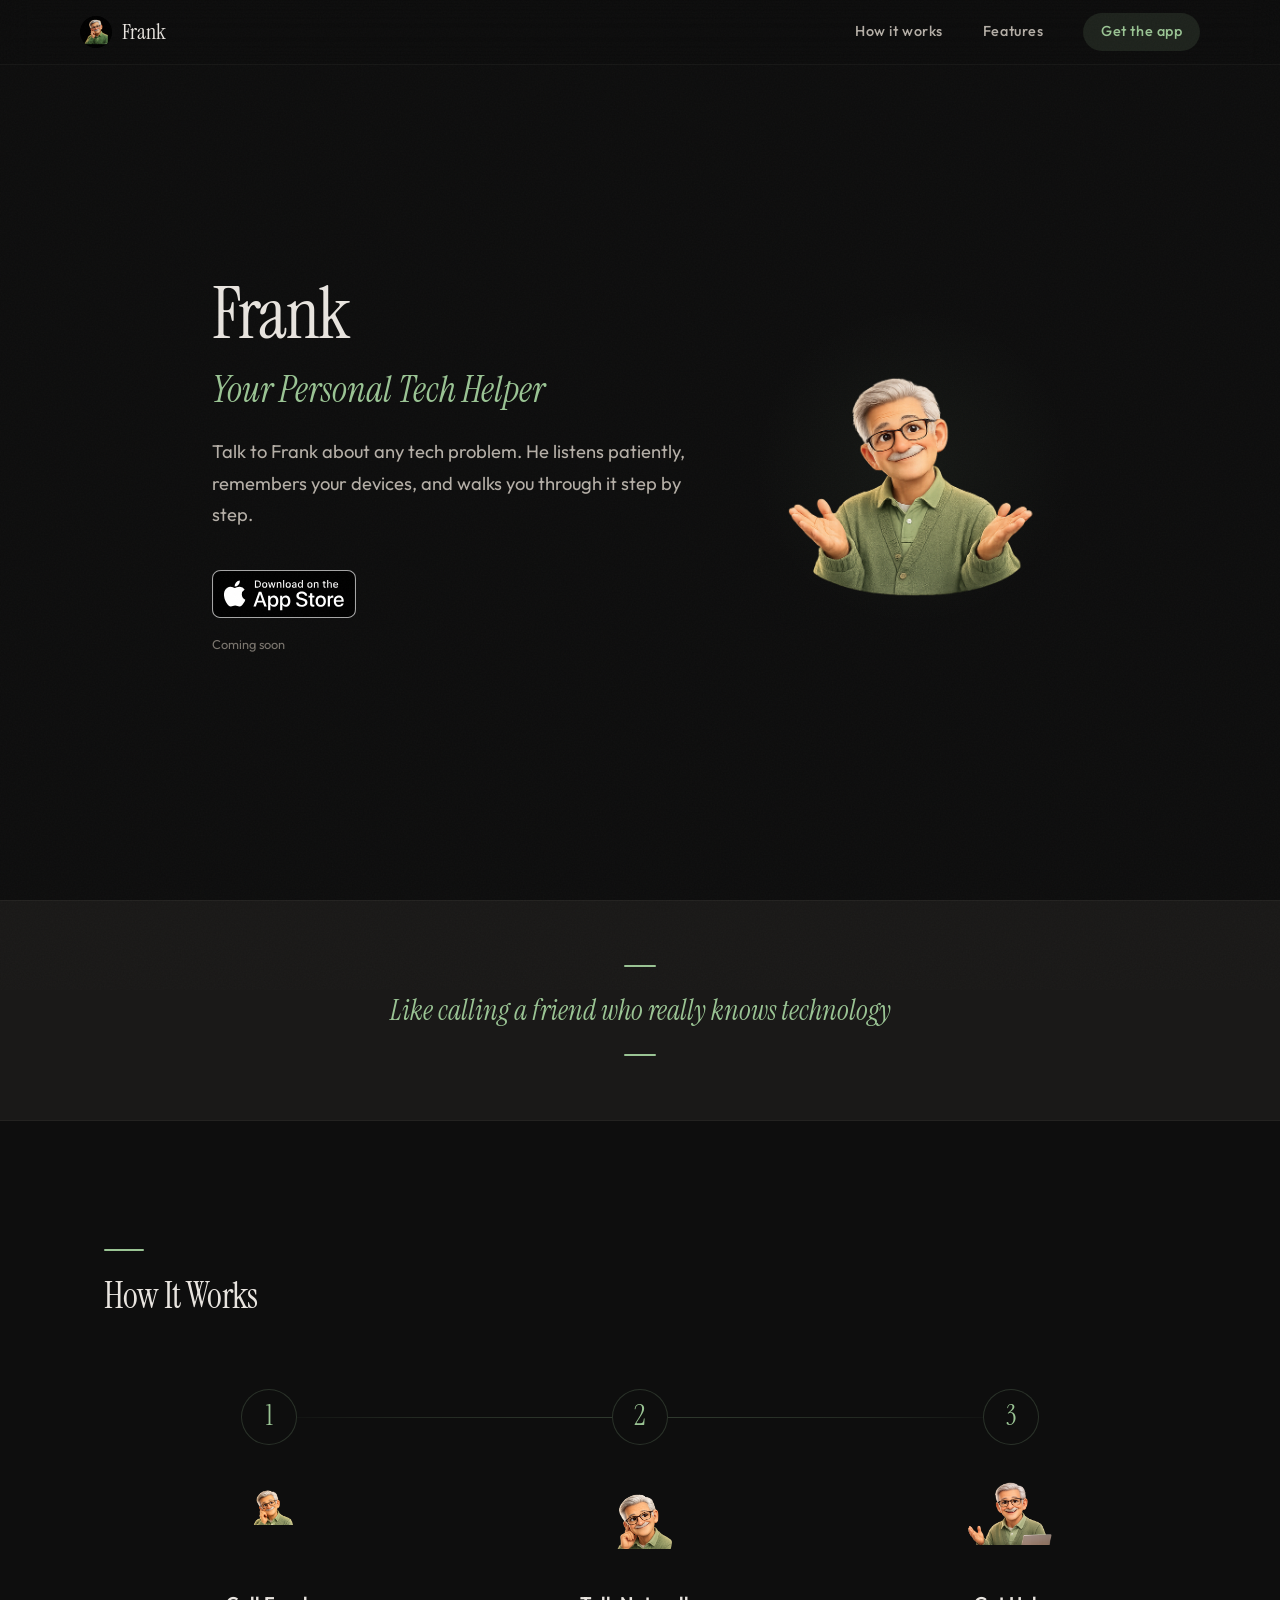
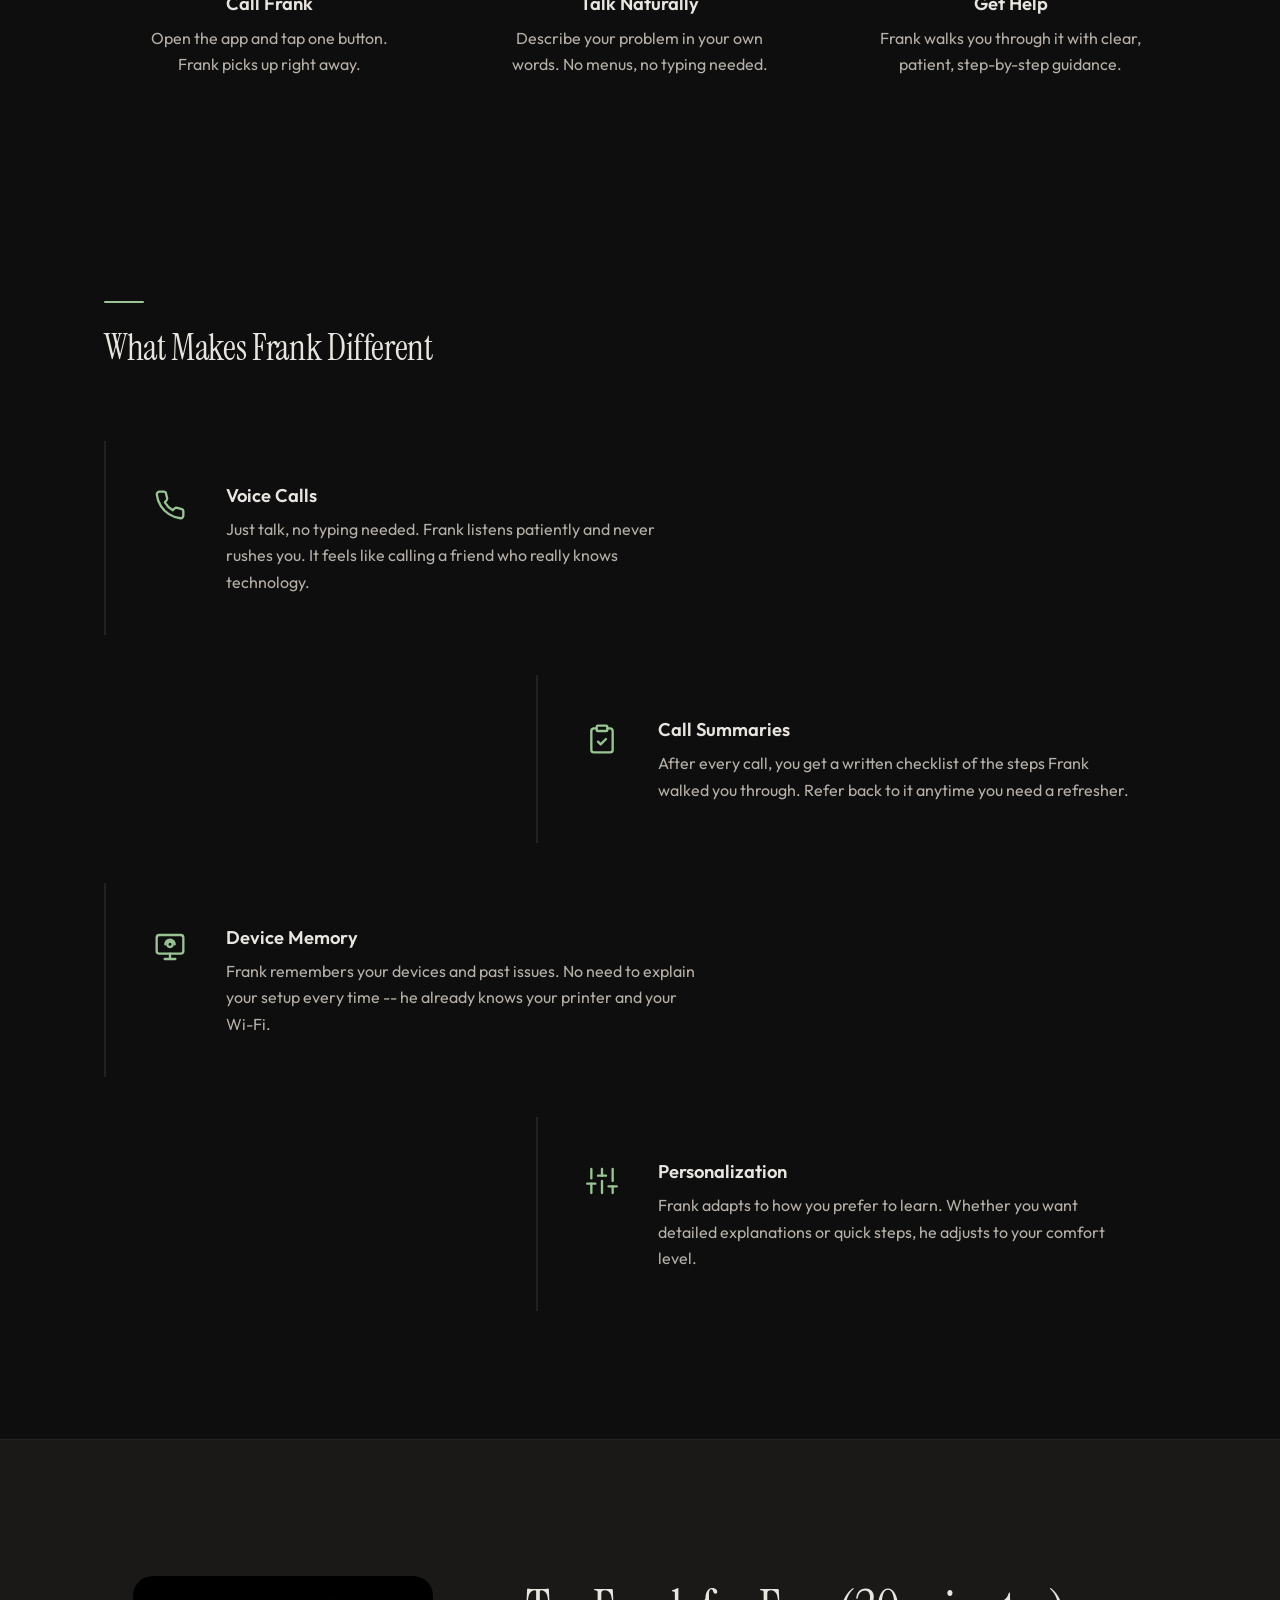
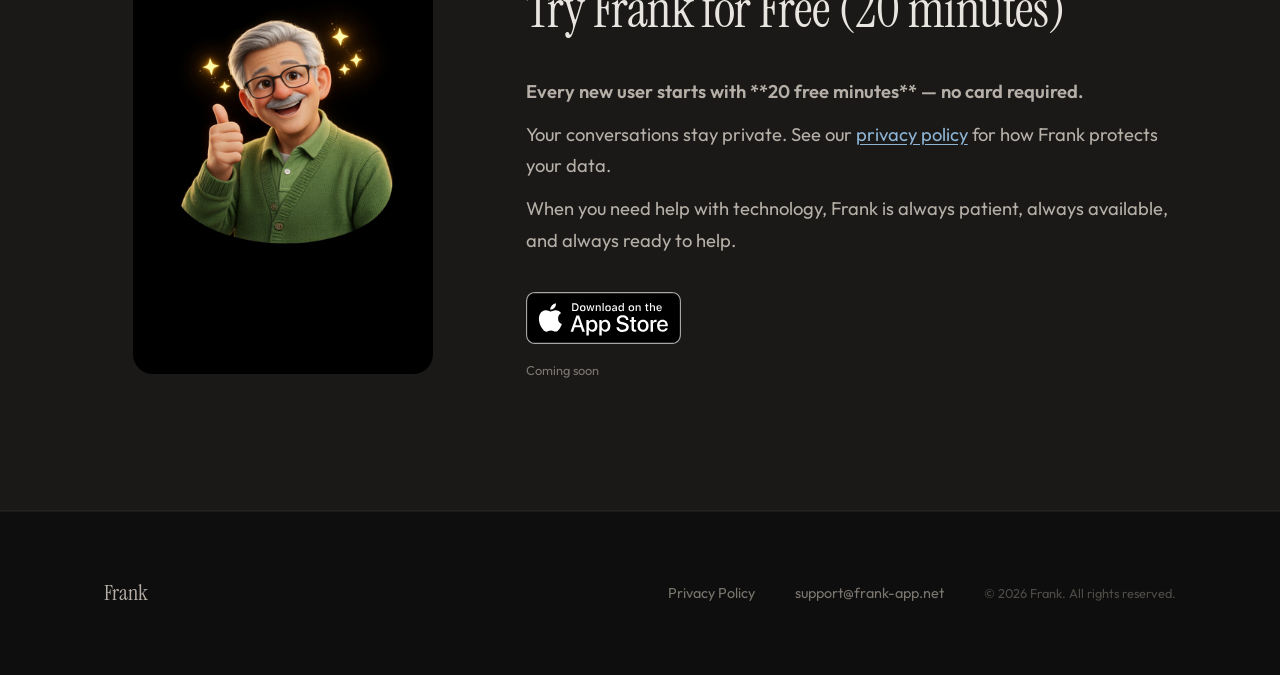
==== commit aef6732a: "Update copy and privacy policy; add terms Refine user-facing copy and simplify privacy content; add " ====
--- a/index.html
+++ b/index.html
@@ -1012,8 +1012,8 @@
           >
         </div>
         <div class="trust-text" data-animate data-animate-delay="1">
-          <h2>Try Frank for Free</h2>
-          <p class="trust-highlight">Start with 20 free minutes -- no credit card needed.</p>
+          <h2>Try Frank for Free (20 minutes)</h2>
+          <p class="trust-highlight">Every new user starts with **20 free minutes** — no card required.</p>
           <p>Your conversations stay private. See our <a href="privacy.html">privacy policy</a> for how Frank protects your data.</p>
           <p>When you need help with technology, Frank is always patient, always available, and always ready to help.</p>
           <div class="trust-badge">
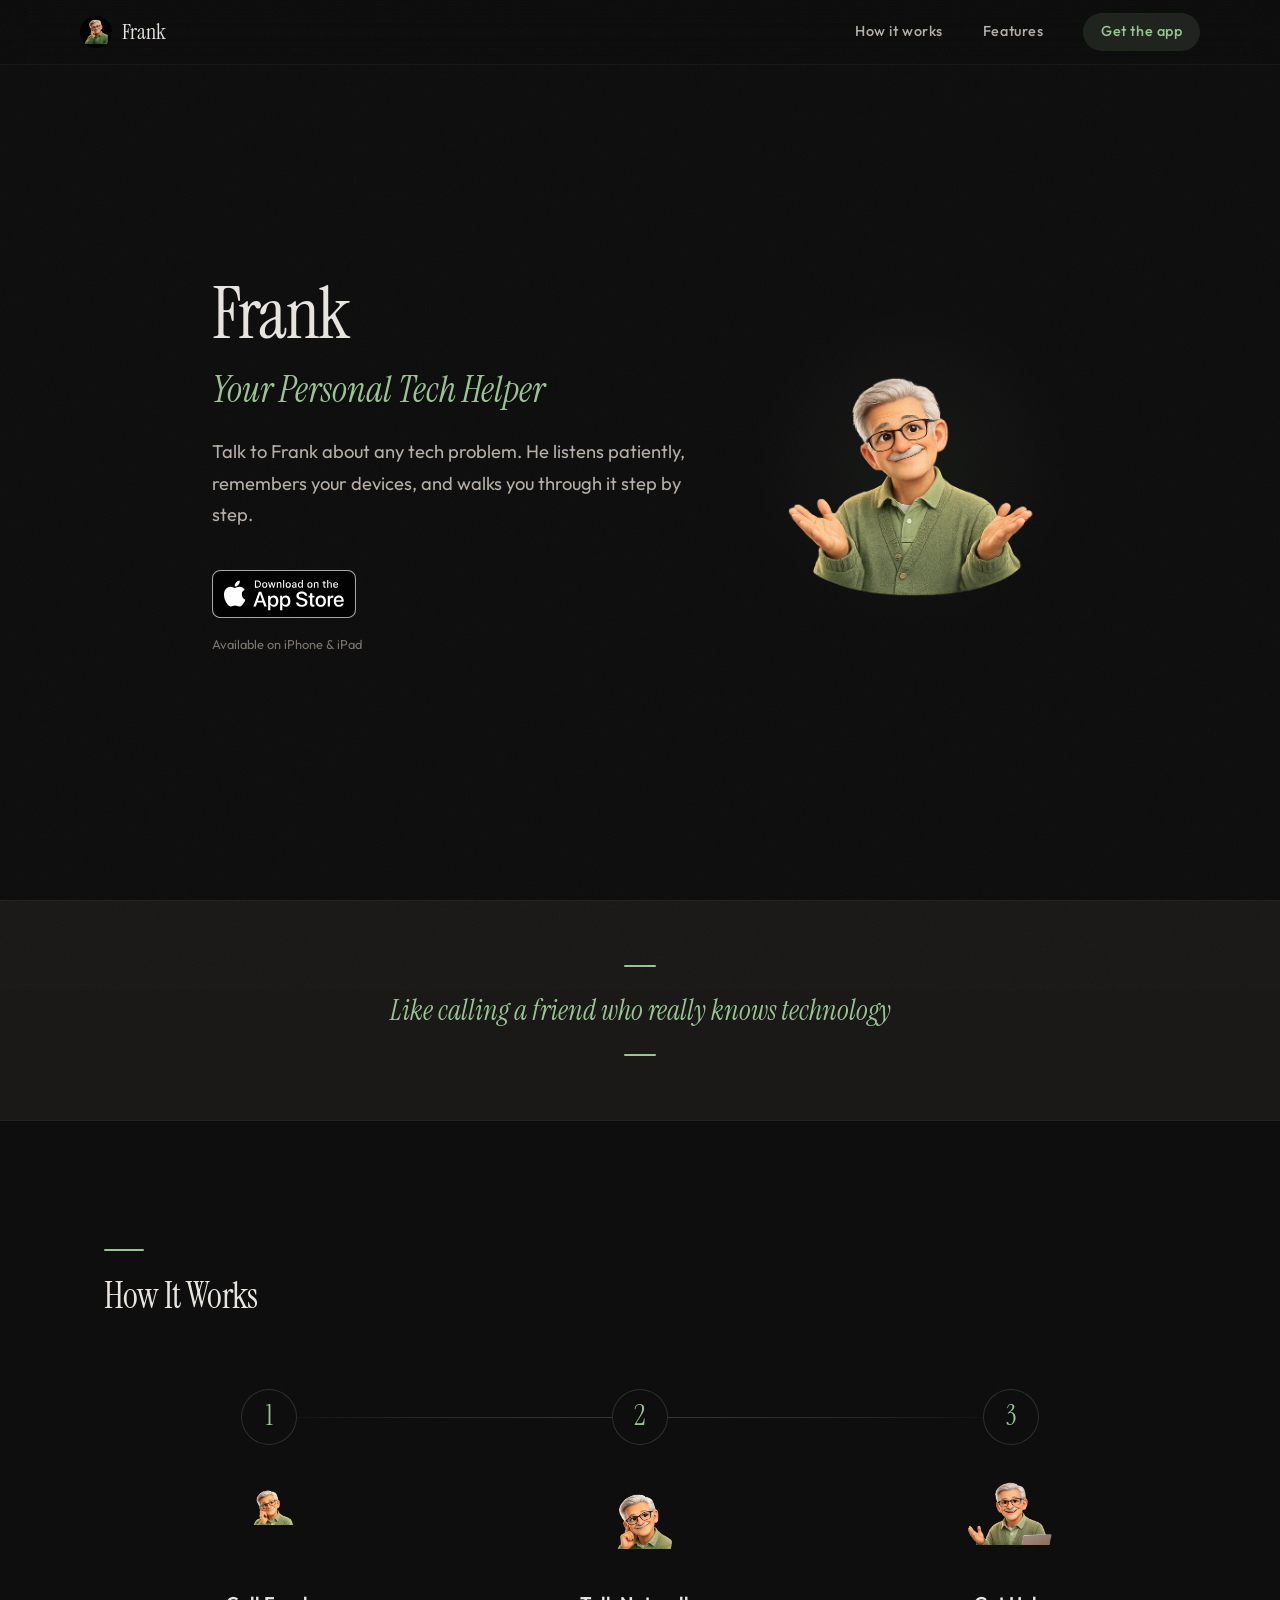
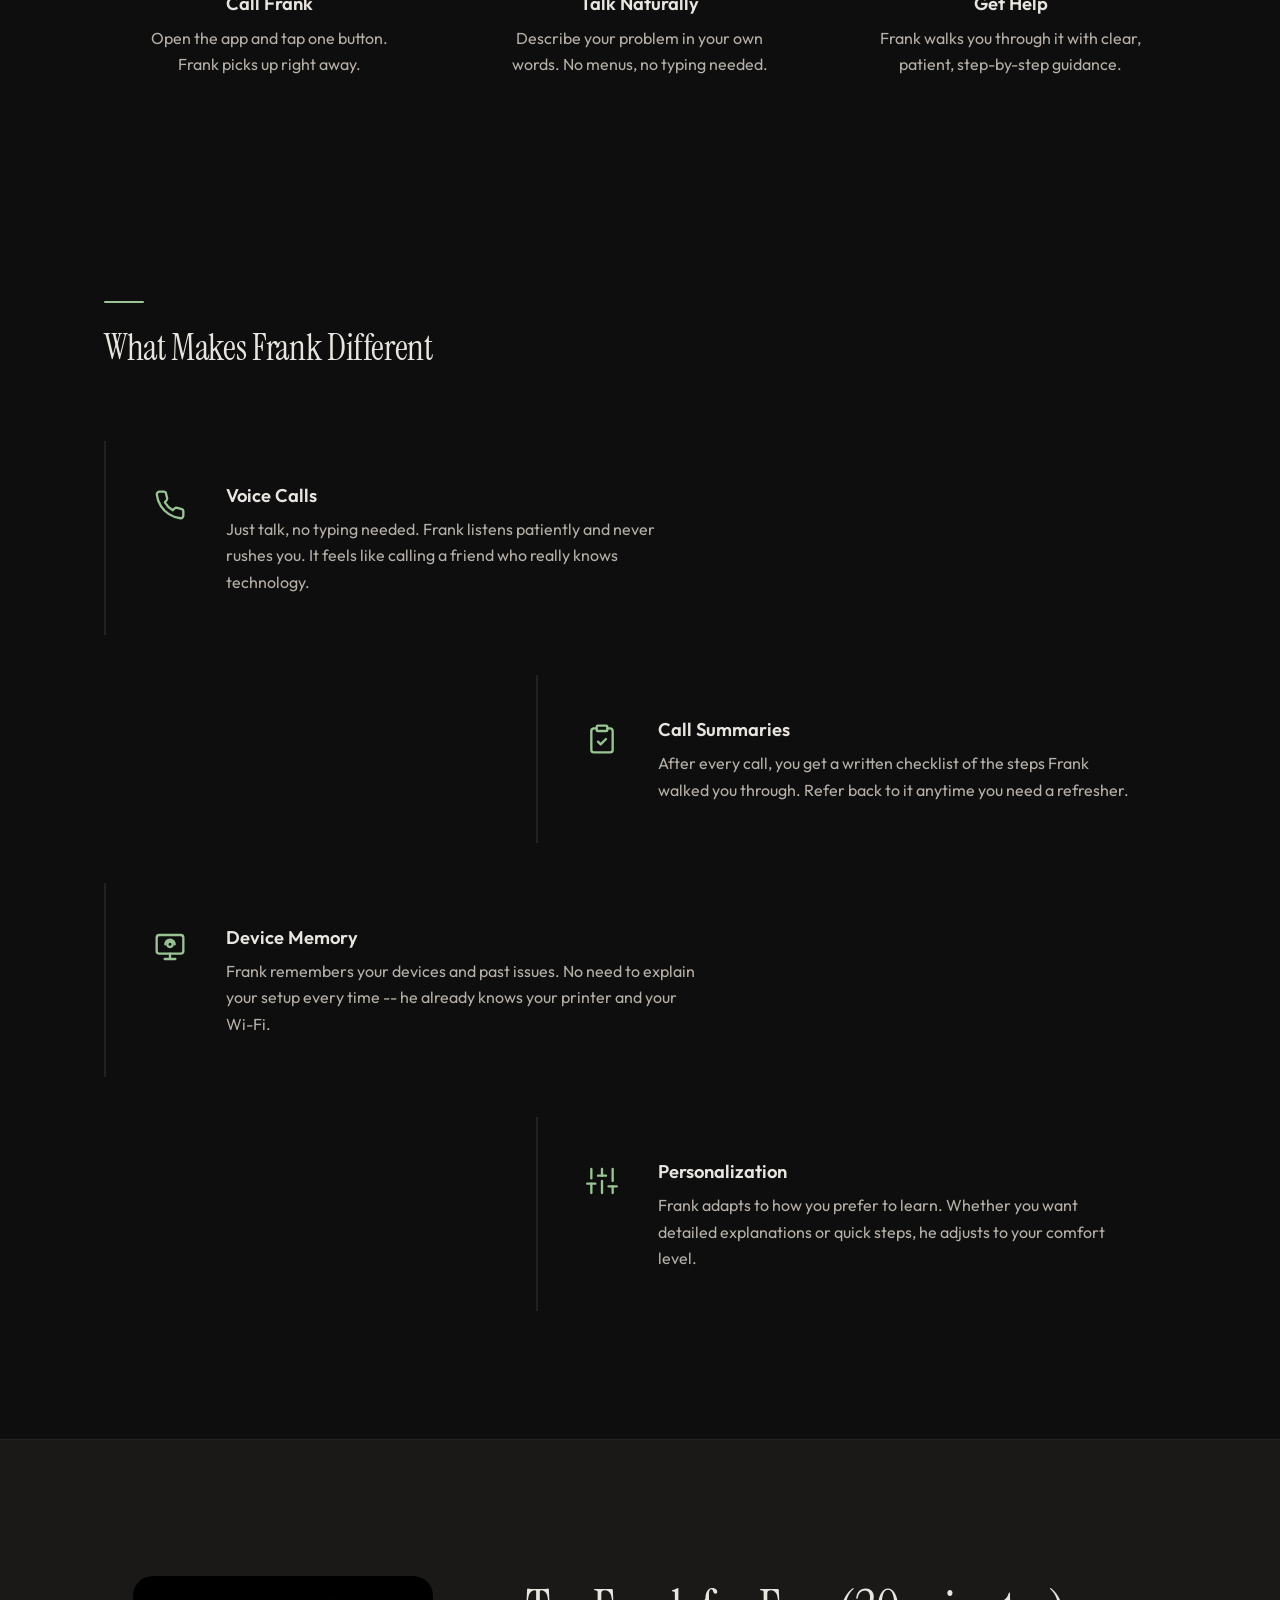
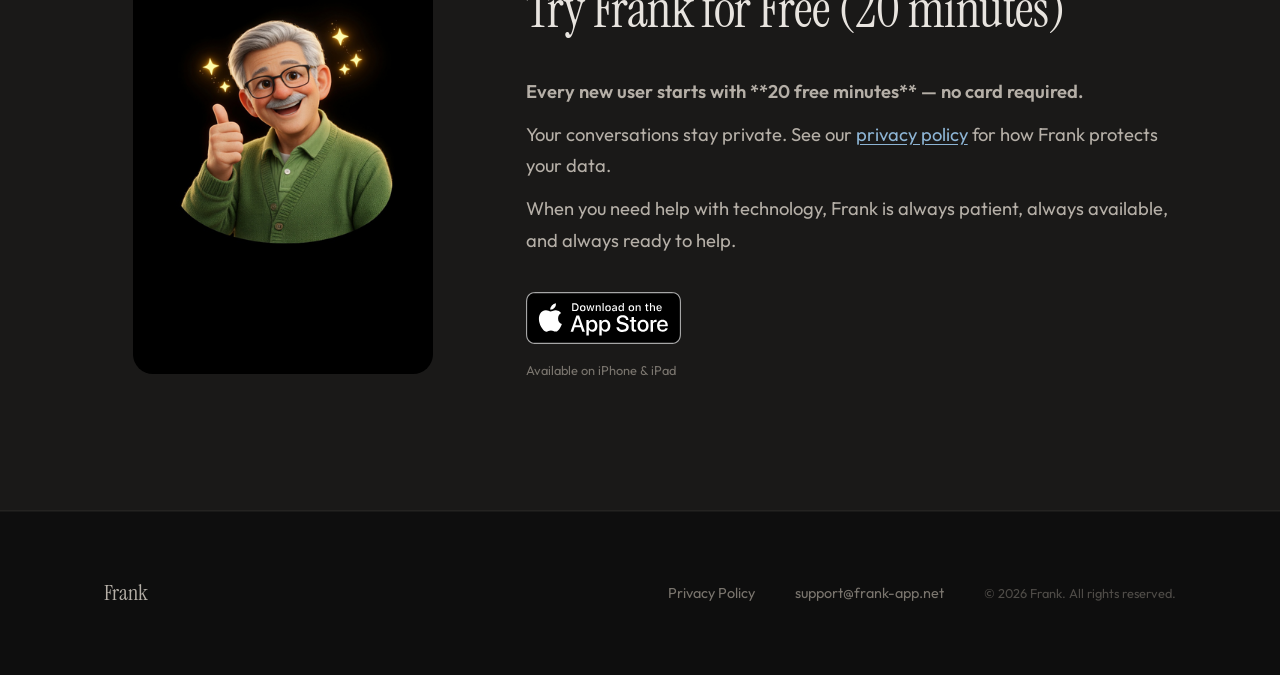
==== commit 1b0b5bb7: "feat(landing): wire App Store download badges — Frank is LIVE Frank v1.0 was approved by Apple on 20" ====
--- a/index.html
+++ b/index.html
@@ -850,13 +850,13 @@
             Talk to Frank about any tech problem. He listens patiently, remembers your devices, and walks you through it step by step.
           </p>
           <div class="hero-badge">
-            <a href="#" aria-label="Download Frank on the App Store">
+            <a href="https://apps.apple.com/us/app/fixit-frank/id6760689991" target="_blank" rel="noopener" aria-label="Download Frank on the App Store">
               <img
                 src="assets/badge-download-on-the-app-store.svg"
                 alt="Download on the App Store"
               >
             </a>
-            <span class="hero-badge-note">Coming soon</span>
+            <span class="hero-badge-note">Available on iPhone &amp; iPad</span>
           </div>
         </div>
         <div class="hero-image" data-animate data-animate-delay="2">
@@ -1017,13 +1017,13 @@
           <p>Your conversations stay private. See our <a href="privacy.html">privacy policy</a> for how Frank protects your data.</p>
           <p>When you need help with technology, Frank is always patient, always available, and always ready to help.</p>
           <div class="trust-badge">
-            <a href="#" aria-label="Download Frank on the App Store">
+            <a href="https://apps.apple.com/us/app/fixit-frank/id6760689991" target="_blank" rel="noopener" aria-label="Download Frank on the App Store">
               <img
                 src="assets/badge-download-on-the-app-store.svg"
                 alt="Download on the App Store"
               >
             </a>
-            <span class="trust-badge-note">Coming soon</span>
+            <span class="trust-badge-note">Available on iPhone &amp; iPad</span>
           </div>
         </div>
       </div>
